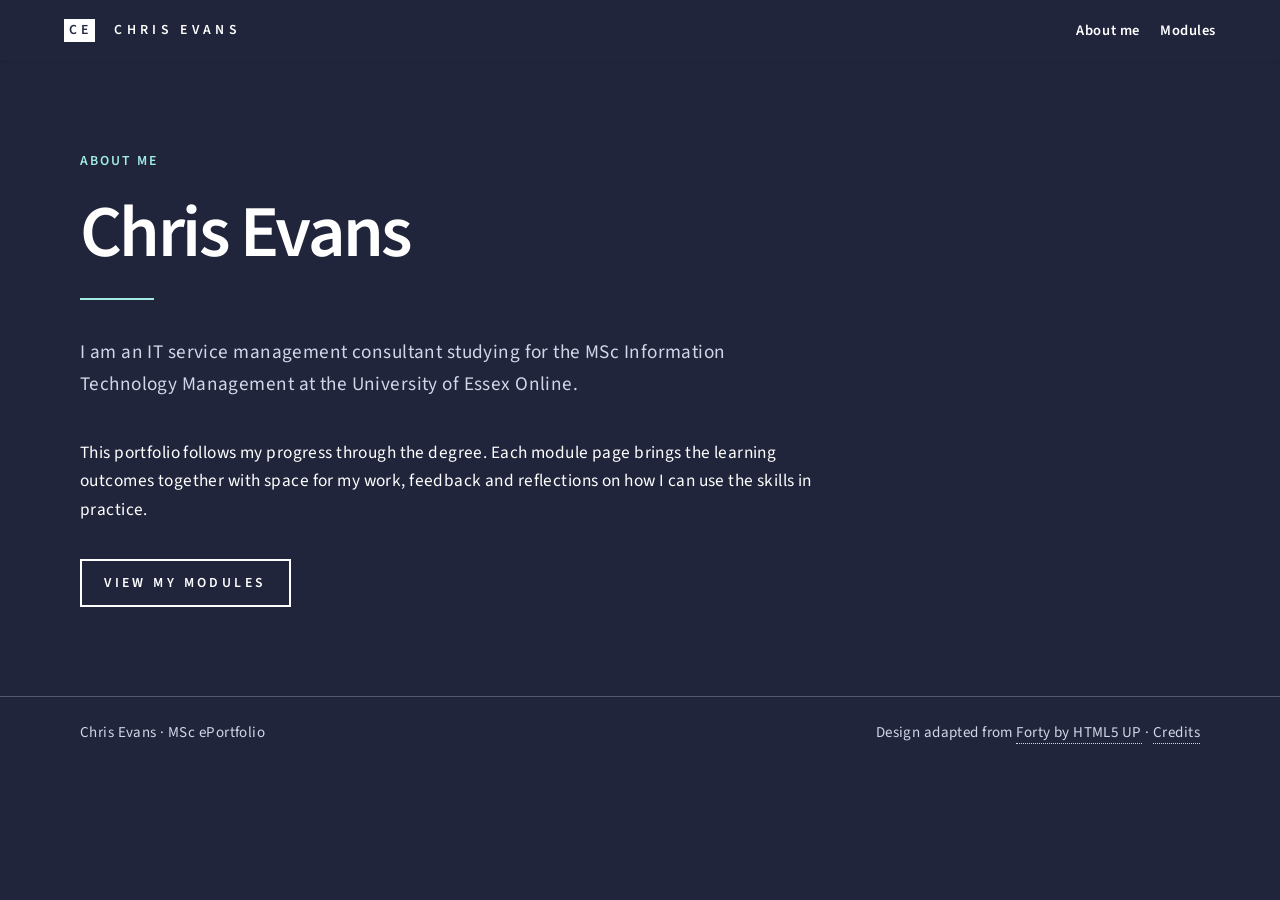
==== about.html @ 273f9280 "Add the Forty-based MSc portfolio, eight module pages and empty evidence sections" ====
<!doctype html>
<!-- Adapted from Forty by HTML5 UP, licensed under CC BY 3.0. -->
<html lang="en-GB">
<head>
  <meta charset="utf-8">
  <meta name="viewport" content="width=device-width,initial-scale=1">
  <title>About me | Chris Evans</title>
  <link rel="stylesheet" href="assets/css/main.css">
  <link rel="stylesheet" href="assets/css/portfolio.css">
</head>
<body>
<a class="skip-link" href="#content">Skip to content</a>
<div id="wrapper">
  <header id="header">
    <a class="logo" href="index.html"><strong>CE</strong> <span>Chris Evans</span></a>
    <nav aria-label="Portfolio navigation">
      <a href="about.html">About me</a>
      <a href="modules.html">Modules</a>
    </nav>
  </header>
  <main id="content" tabindex="-1">
    <div class="reading">
      <p class="folio-label">About me</p>
      <header class="major"><h1>Chris Evans</h1></header>
      <p class="lead">I am an IT service management consultant studying for the MSc Information Technology Management at the University of Essex Online.</p>
      <p>This portfolio follows my progress through the degree. Each module page brings the learning outcomes together with space for my work, feedback and reflections on how I can use the skills in practice.</p>
      <a class="button" href="modules.html">View my modules</a>
    </div>
  </main>
  <footer id="footer"><div class="footer-inner">
    <span>Chris Evans · MSc ePortfolio</span>
    <span>Design adapted from <a href="https://html5up.net/forty">Forty by HTML5 UP</a> · <a href="credits.html">Credits</a></span>
  </div></footer>
</div>
</body>
</html>
---- assets/css/main.css ----
@import url("https://fonts.googleapis.com/css?family=Source+Sans+Pro:300,300italic,600,600italic");

/*
	Forty by HTML5 UP
	html5up.net | @ajlkn
	Free for personal and commercial use under the CCA 3.0 license (html5up.net/license)
*/

html, body, div, span, applet, object,
iframe, h1, h2, h3, h4, h5, h6, p, blockquote,
pre, a, abbr, acronym, address, big, cite,
code, del, dfn, em, img, ins, kbd, q, s, samp,
small, strike, strong, sub, sup, tt, var, b,
u, i, center, dl, dt, dd, ol, ul, li, fieldset,
form, label, legend, table, caption, tbody,
tfoot, thead, tr, th, td, article, aside,
canvas, details, embed, figure, figcaption,
footer, header, hgroup, menu, nav, output, ruby,
section, summary, time, mark, audio, video {
	margin: 0;
	padding: 0;
	border: 0;
	font-size: 100%;
	font: inherit;
	vertical-align: baseline;}

article, aside, details, figcaption, figure,
footer, header, hgroup, menu, nav, section {
	display: block;}

body {
	line-height: 1;
}

ol, ul {
	list-style: none;
}

blockquote, q {
	quotes: none;
}

	blockquote:before, blockquote:after, q:before, q:after {
		content: '';
		content: none;
	}

table {
	border-collapse: collapse;
	border-spacing: 0;
}

body {
	-webkit-text-size-adjust: none;
}

mark {
	background-color: transparent;
	color: inherit;
}

input::-moz-focus-inner {
	border: 0;
	padding: 0;
}

input, select, textarea {
	-moz-appearance: none;
	-webkit-appearance: none;
	-ms-appearance: none;
	appearance: none;
}

/* Basic */

	@-ms-viewport {
		width: device-width;
	}

	body {
		-ms-overflow-style: scrollbar;
	}

	@media screen and (max-width: 480px) {

		html, body {
			min-width: 320px;
		}

	}

	html {
		box-sizing: border-box;
	}

	*, *:before, *:after {
		box-sizing: inherit;
	}

	body {
		background: #242943;
	}

		body.is-preload *, body.is-preload *:before, body.is-preload *:after {
			-moz-animation: none !important;
			-webkit-animation: none !important;
			-ms-animation: none !important;
			animation: none !important;
			-moz-transition: none !important;
			-webkit-transition: none !important;
			-ms-transition: none !important;
			transition: none !important;
		}

/* Type */

	body, input, select, textarea {
		color: #ffffff;
		font-family: "Source Sans Pro", Helvetica, sans-serif;
		font-size: 17pt;
		font-weight: 300;
		letter-spacing: 0.025em;
		line-height: 1.65;
	}

		@media screen and (max-width: 1680px) {

			body, input, select, textarea {
				font-size: 14pt;
			}

		}

		@media screen and (max-width: 1280px) {

			body, input, select, textarea {
				font-size: 12pt;
			}

		}

		@media screen and (max-width: 360px) {

			body, input, select, textarea {
				font-size: 11pt;
			}

		}

	a {
		-moz-transition: color 0.2s ease-in-out, border-bottom-color 0.2s ease-in-out;
		-webkit-transition: color 0.2s ease-in-out, border-bottom-color 0.2s ease-in-out;
		-ms-transition: color 0.2s ease-in-out, border-bottom-color 0.2s ease-in-out;
		transition: color 0.2s ease-in-out, border-bottom-color 0.2s ease-in-out;
		border-bottom: dotted 1px;
		color: inherit;
		text-decoration: none;
	}

		a:hover {
			border-bottom-color: transparent;
			color: #9bf1ff !important;
		}

		a:active {
			color: #53e3fb !important;
		}

	strong, b {
		color: #ffffff;
		font-weight: 600;
	}

	em, i {
		font-style: italic;
	}

	p {
		margin: 0 0 2em 0;
	}

	h1, h2, h3, h4, h5, h6 {
		color: #ffffff;
		font-weight: 600;
		line-height: 1.65;
		margin: 0 0 1em 0;
	}

		h1 a, h2 a, h3 a, h4 a, h5 a, h6 a {
			color: inherit;
			border-bottom: 0;
		}

	h1 {
		font-size: 2.5em;
	}

	h2 {
		font-size: 1.75em;
	}

	h3 {
		font-size: 1.35em;
	}

	h4 {
		font-size: 1.1em;
	}

	h5 {
		font-size: 0.9em;
	}

	h6 {
		font-size: 0.7em;
	}

	@media screen and (max-width: 736px) {

		h1 {
			font-size: 2em;
		}

		h2 {
			font-size: 1.5em;
		}

		h3 {
			font-size: 1.25em;
		}

	}

	sub {
		font-size: 0.8em;
		position: relative;
		top: 0.5em;
	}

	sup {
		font-size: 0.8em;
		position: relative;
		top: -0.5em;
	}

	blockquote {
		border-left: solid 4px rgba(212, 212, 255, 0.1);
		font-style: italic;
		margin: 0 0 2em 0;
		padding: 0.5em 0 0.5em 2em;
	}

	code {
		background: rgba(212, 212, 255, 0.035);
		font-family: "Courier New", monospace;
		font-size: 0.9em;
		margin: 0 0.25em;
		padding: 0.25em 0.65em;
	}

	pre {
		-webkit-overflow-scrolling: touch;
		font-family: "Courier New", monospace;
		font-size: 0.9em;
		margin: 0 0 2em 0;
	}

		pre code {
			display: block;
			line-height: 1.75;
			padding: 1em 1.5em;
			overflow-x: auto;
		}

	hr {
		border: 0;
		border-bottom: solid 1px rgba(212, 212, 255, 0.1);
		margin: 2em 0;
	}

		hr.major {
			margin: 3em 0;
		}

	.align-left {
		text-align: left;
	}

	.align-center {
		text-align: center;
	}

	.align-right {
		text-align: right;
	}

/* Row */

	.row {
		display: flex;
		flex-wrap: wrap;
		box-sizing: border-box;
		align-items: stretch;
	}

		.row > * {
			box-sizing: border-box;
		}

		.row.gtr-uniform > * > :last-child {
			margin-bottom: 0;
		}

		.row.aln-left {
			justify-content: flex-start;
		}

		.row.aln-center {
			justify-content: center;
		}

		.row.aln-right {
			justify-content: flex-end;
		}

		.row.aln-top {
			align-items: flex-start;
		}

		.row.aln-middle {
			align-items: center;
		}

		.row.aln-bottom {
			align-items: flex-end;
		}

		.row > .imp {
			order: -1;
		}

		.row > .col-1 {
			width: 8.33333%;
		}

		.row > .off-1 {
			margin-left: 8.33333%;
		}

		.row > .col-2 {
			width: 16.66667%;
		}

		.row > .off-2 {
			margin-left: 16.66667%;
		}

		.row > .col-3 {
			width: 25%;
		}

		.row > .off-3 {
			margin-left: 25%;
		}

		.row > .col-4 {
			width: 33.33333%;
		}

		.row > .off-4 {
			margin-left: 33.33333%;
		}

		.row > .col-5 {
			width: 41.66667%;
		}

		.row > .off-5 {
			margin-left: 41.66667%;
		}

		.row > .col-6 {
			width: 50%;
		}

		.row > .off-6 {
			margin-left: 50%;
		}

		.row > .col-7 {
			width: 58.33333%;
		}

		.row > .off-7 {
			margin-left: 58.33333%;
		}

		.row > .col-8 {
			width: 66.66667%;
		}

		.row > .off-8 {
			margin-left: 66.66667%;
		}

		.row > .col-9 {
			width: 75%;
		}

		.row > .off-9 {
			margin-left: 75%;
		}

		.row > .col-10 {
			width: 83.33333%;
		}

		.row > .off-10 {
			margin-left: 83.33333%;
		}

		.row > .col-11 {
			width: 91.66667%;
		}

		.row > .off-11 {
			margin-left: 91.66667%;
		}

		.row > .col-12 {
			width: 100%;
		}

		.row > .off-12 {
			margin-left: 100%;
		}

		.row.gtr-0 {
			margin-top: 0;
			margin-left: 0em;
		}

			.row.gtr-0 > * {
				padding: 0 0 0 0em;
			}

			.row.gtr-0.gtr-uniform {
				margin-top: 0em;
			}

				.row.gtr-0.gtr-uniform > * {
					padding-top: 0em;
				}

		.row.gtr-25 {
			margin-top: 0;
			margin-left: -0.5em;
		}

			.row.gtr-25 > * {
				padding: 0 0 0 0.5em;
			}

			.row.gtr-25.gtr-uniform {
				margin-top: -0.5em;
			}

				.row.gtr-25.gtr-uniform > * {
					padding-top: 0.5em;
				}

		.row.gtr-50 {
			margin-top: 0;
			margin-left: -1em;
		}

			.row.gtr-50 > * {
				padding: 0 0 0 1em;
			}

			.row.gtr-50.gtr-uniform {
				margin-top: -1em;
			}

				.row.gtr-50.gtr-uniform > * {
					padding-top: 1em;
				}

		.row {
			margin-top: 0;
			margin-left: -2em;
		}

			.row > * {
				padding: 0 0 0 2em;
			}

			.row.gtr-uniform {
				margin-top: -2em;
			}

				.row.gtr-uniform > * {
					padding-top: 2em;
				}

		.row.gtr-150 {
			margin-top: 0;
			margin-left: -3em;
		}

			.row.gtr-150 > * {
				padding: 0 0 0 3em;
			}

			.row.gtr-150.gtr-uniform {
				margin-top: -3em;
			}

				.row.gtr-150.gtr-uniform > * {
					padding-top: 3em;
				}

		.row.gtr-200 {
			margin-top: 0;
			margin-left: -4em;
		}

			.row.gtr-200 > * {
				padding: 0 0 0 4em;
			}

			.row.gtr-200.gtr-uniform {
				margin-top: -4em;
			}

				.row.gtr-200.gtr-uniform > * {
					padding-top: 4em;
				}

		@media screen and (max-width: 1680px) {

			.row {
				display: flex;
				flex-wrap: wrap;
				box-sizing: border-box;
				align-items: stretch;
			}

				.row > * {
					box-sizing: border-box;
				}

				.row.gtr-uniform > * > :last-child {
					margin-bottom: 0;
				}

				.row.aln-left {
					justify-content: flex-start;
				}

				.row.aln-center {
					justify-content: center;
				}

				.row.aln-right {
					justify-content: flex-end;
				}

				.row.aln-top {
					align-items: flex-start;
				}

				.row.aln-middle {
					align-items: center;
				}

				.row.aln-bottom {
					align-items: flex-end;
				}

				.row > .imp-xlarge {
					order: -1;
				}

				.row > .col-1-xlarge {
					width: 8.33333%;
				}

				.row > .off-1-xlarge {
					margin-left: 8.33333%;
				}

				.row > .col-2-xlarge {
					width: 16.66667%;
				}

				.row > .off-2-xlarge {
					margin-left: 16.66667%;
				}

				.row > .col-3-xlarge {
					width: 25%;
				}

				.row > .off-3-xlarge {
					margin-left: 25%;
				}

				.row > .col-4-xlarge {
					width: 33.33333%;
				}

				.row > .off-4-xlarge {
					margin-left: 33.33333%;
				}

				.row > .col-5-xlarge {
					width: 41.66667%;
				}

				.row > .off-5-xlarge {
					margin-left: 41.66667%;
				}

				.row > .col-6-xlarge {
					width: 50%;
				}

				.row > .off-6-xlarge {
					margin-left: 50%;
				}

				.row > .col-7-xlarge {
					width: 58.33333%;
				}

				.row > .off-7-xlarge {
					margin-left: 58.33333%;
				}

				.row > .col-8-xlarge {
					width: 66.66667%;
				}

				.row > .off-8-xlarge {
					margin-left: 66.66667%;
				}

				.row > .col-9-xlarge {
					width: 75%;
				}

				.row > .off-9-xlarge {
					margin-left: 75%;
				}

				.row > .col-10-xlarge {
					width: 83.33333%;
				}

				.row > .off-10-xlarge {
					margin-left: 83.33333%;
				}

				.row > .col-11-xlarge {
					width: 91.66667%;
				}

				.row > .off-11-xlarge {
					margin-left: 91.66667%;
				}

				.row > .col-12-xlarge {
					width: 100%;
				}

				.row > .off-12-xlarge {
					margin-left: 100%;
				}

				.row.gtr-0 {
					margin-top: 0;
					margin-left: 0em;
				}

					.row.gtr-0 > * {
						padding: 0 0 0 0em;
					}

					.row.gtr-0.gtr-uniform {
						margin-top: 0em;
					}

						.row.gtr-0.gtr-uniform > * {
							padding-top: 0em;
						}

				.row.gtr-25 {
					margin-top: 0;
					margin-left: -0.5em;
				}

					.row.gtr-25 > * {
						padding: 0 0 0 0.5em;
					}

					.row.gtr-25.gtr-uniform {
						margin-top: -0.5em;
					}

						.row.gtr-25.gtr-uniform > * {
							padding-top: 0.5em;
						}

				.row.gtr-50 {
					margin-top: 0;
					margin-left: -1em;
				}

					.row.gtr-50 > * {
						padding: 0 0 0 1em;
					}

					.row.gtr-50.gtr-uniform {
						margin-top: -1em;
					}

						.row.gtr-50.gtr-uniform > * {
							padding-top: 1em;
						}

				.row {
					margin-top: 0;
					margin-left: -2em;
				}

					.row > * {
						padding: 0 0 0 2em;
					}

					.row.gtr-uniform {
						margin-top: -2em;
					}

						.row.gtr-uniform > * {
							padding-top: 2em;
						}

				.row.gtr-150 {
					margin-top: 0;
					margin-left: -3em;
				}

					.row.gtr-150 > * {
						padding: 0 0 0 3em;
					}

					.row.gtr-150.gtr-uniform {
						margin-top: -3em;
					}

						.row.gtr-150.gtr-uniform > * {
							padding-top: 3em;
						}

				.row.gtr-200 {
					margin-top: 0;
					margin-left: -4em;
				}

					.row.gtr-200 > * {
						padding: 0 0 0 4em;
					}

					.row.gtr-200.gtr-uniform {
						margin-top: -4em;
					}

						.row.gtr-200.gtr-uniform > * {
							padding-top: 4em;
						}

		}

		@media screen and (max-width: 1280px) {

			.row {
				display: flex;
				flex-wrap: wrap;
				box-sizing: border-box;
				align-items: stretch;
			}

				.row > * {
					box-sizing: border-box;
				}

				.row.gtr-uniform > * > :last-child {
					margin-bottom: 0;
				}

				.row.aln-left {
					justify-content: flex-start;
				}

				.row.aln-center {
					justify-content: center;
				}

				.row.aln-right {
					justify-content: flex-end;
				}

				.row.aln-top {
					align-items: flex-start;
				}

				.row.aln-middle {
					align-items: center;
				}

				.row.aln-bottom {
					align-items: flex-end;
				}

				.row > .imp-large {
					order: -1;
				}

				.row > .col-1-large {
					width: 8.33333%;
				}

				.row > .off-1-large {
					margin-left: 8.33333%;
				}

				.row > .col-2-large {
					width: 16.66667%;
				}

				.row > .off-2-large {
					margin-left: 16.66667%;
				}

				.row > .col-3-large {
					width: 25%;
				}

				.row > .off-3-large {
					margin-left: 25%;
				}

				.row > .col-4-large {
					width: 33.33333%;
				}

				.row > .off-4-large {
					margin-left: 33.33333%;
				}

				.row > .col-5-large {
					width: 41.66667%;
				}

				.row > .off-5-large {
					margin-left: 41.66667%;
				}

				.row > .col-6-large {
					width: 50%;
				}

				.row > .off-6-large {
					margin-left: 50%;
				}

				.row > .col-7-large {
					width: 58.33333%;
				}

				.row > .off-7-large {
					margin-left: 58.33333%;
				}

				.row > .col-8-large {
					width: 66.66667%;
				}

				.row > .off-8-large {
					margin-left: 66.66667%;
				}

				.row > .col-9-large {
					width: 75%;
				}

				.row > .off-9-large {
					margin-left: 75%;
				}

				.row > .col-10-large {
					width: 83.33333%;
				}

				.row > .off-10-large {
					margin-left: 83.33333%;
				}

				.row > .col-11-large {
					width: 91.66667%;
				}

				.row > .off-11-large {
					margin-left: 91.66667%;
				}

				.row > .col-12-large {
					width: 100%;
				}

				.row > .off-12-large {
					margin-left: 100%;
				}

				.row.gtr-0 {
					margin-top: 0;
					margin-left: 0em;
				}

					.row.gtr-0 > * {
						padding: 0 0 0 0em;
					}

					.row.gtr-0.gtr-uniform {
						margin-top: 0em;
					}

						.row.gtr-0.gtr-uniform > * {
							padding-top: 0em;
						}

				.row.gtr-25 {
					margin-top: 0;
					margin-left: -0.375em;
				}

					.row.gtr-25 > * {
						padding: 0 0 0 0.375em;
					}

					.row.gtr-25.gtr-uniform {
						margin-top: -0.375em;
					}

						.row.gtr-25.gtr-uniform > * {
							padding-top: 0.375em;
						}

				.row.gtr-50 {
					margin-top: 0;
					margin-left: -0.75em;
				}

					.row.gtr-50 > * {
						padding: 0 0 0 0.75em;
					}

					.row.gtr-50.gtr-uniform {
						margin-top: -0.75em;
					}

						.row.gtr-50.gtr-uniform > * {
							padding-top: 0.75em;
						}

				.row {
					margin-top: 0;
					margin-left: -1.5em;
				}

					.row > * {
						padding: 0 0 0 1.5em;
					}

					.row.gtr-uniform {
						margin-top: -1.5em;
					}

						.row.gtr-uniform > * {
							padding-top: 1.5em;
						}

				.row.gtr-150 {
					margin-top: 0;
					margin-left: -2.25em;
				}

					.row.gtr-150 > * {
						padding: 0 0 0 2.25em;
					}

					.row.gtr-150.gtr-uniform {
						margin-top: -2.25em;
					}

						.row.gtr-150.gtr-uniform > * {
							padding-top: 2.25em;
						}

				.row.gtr-200 {
					margin-top: 0;
					margin-left: -3em;
				}

					.row.gtr-200 > * {
						padding: 0 0 0 3em;
					}

					.row.gtr-200.gtr-uniform {
						margin-top: -3em;
					}

						.row.gtr-200.gtr-uniform > * {
							padding-top: 3em;
						}

		}

		@media screen and (max-width: 980px) {

			.row {
				display: flex;
				flex-wrap: wrap;
				box-sizing: border-box;
				align-items: stretch;
			}

				.row > * {
					box-sizing: border-box;
				}

				.row.gtr-uniform > * > :last-child {
					margin-bottom: 0;
				}

				.row.aln-left {
					justify-content: flex-start;
				}

				.row.aln-center {
					justify-content: center;
				}

				.row.aln-right {
					justify-content: flex-end;
				}

				.row.aln-top {
					align-items: flex-start;
				}

				.row.aln-middle {
					align-items: center;
				}

				.row.aln-bottom {
					align-items: flex-end;
				}

				.row > .imp-medium {
					order: -1;
				}

				.row > .col-1-medium {
					width: 8.33333%;
				}

				.row > .off-1-medium {
					margin-left: 8.33333%;
				}

				.row > .col-2-medium {
					width: 16.66667%;
				}

				.row > .off-2-medium {
					margin-left: 16.66667%;
				}

				.row > .col-3-medium {
					width: 25%;
				}

				.row > .off-3-medium {
					margin-left: 25%;
				}

				.row > .col-4-medium {
					width: 33.33333%;
				}

				.row > .off-4-medium {
					margin-left: 33.33333%;
				}

				.row > .col-5-medium {
					width: 41.66667%;
				}

				.row > .off-5-medium {
					margin-left: 41.66667%;
				}

				.row > .col-6-medium {
					width: 50%;
				}

				.row > .off-6-medium {
					margin-left: 50%;
				}

				.row > .col-7-medium {
					width: 58.33333%;
				}

				.row > .off-7-medium {
					margin-left: 58.33333%;
				}

				.row > .col-8-medium {
					width: 66.66667%;
				}

				.row > .off-8-medium {
					margin-left: 66.66667%;
				}

				.row > .col-9-medium {
					width: 75%;
				}

				.row > .off-9-medium {
					margin-left: 75%;
				}

				.row > .col-10-medium {
					width: 83.33333%;
				}

				.row > .off-10-medium {
					margin-left: 83.33333%;
				}

				.row > .col-11-medium {
					width: 91.66667%;
				}

				.row > .off-11-medium {
					margin-left: 91.66667%;
				}

				.row > .col-12-medium {
					width: 100%;
				}

				.row > .off-12-medium {
					margin-left: 100%;
				}

				.row.gtr-0 {
					margin-top: 0;
					margin-left: 0em;
				}

					.row.gtr-0 > * {
						padding: 0 0 0 0em;
					}

					.row.gtr-0.gtr-uniform {
						margin-top: 0em;
					}

						.row.gtr-0.gtr-uniform > * {
							padding-top: 0em;
						}

				.row.gtr-25 {
					margin-top: 0;
					margin-left: -0.375em;
				}

					.row.gtr-25 > * {
						padding: 0 0 0 0.375em;
					}

					.row.gtr-25.gtr-uniform {
						margin-top: -0.375em;
					}

						.row.gtr-25.gtr-uniform > * {
							padding-top: 0.375em;
						}

				.row.gtr-50 {
					margin-top: 0;
					margin-left: -0.75em;
				}

					.row.gtr-50 > * {
						padding: 0 0 0 0.75em;
					}

					.row.gtr-50.gtr-uniform {
						margin-top: -0.75em;
					}

						.row.gtr-50.gtr-uniform > * {
							padding-top: 0.75em;
						}

				.row {
					margin-top: 0;
					margin-left: -1.5em;
				}

					.row > * {
						padding: 0 0 0 1.5em;
					}

					.row.gtr-uniform {
						margin-top: -1.5em;
					}

						.row.gtr-uniform > * {
							padding-top: 1.5em;
						}

				.row.gtr-150 {
					margin-top: 0;
					margin-left: -2.25em;
				}

					.row.gtr-150 > * {
						padding: 0 0 0 2.25em;
					}

					.row.gtr-150.gtr-uniform {
						margin-top: -2.25em;
					}

						.row.gtr-150.gtr-uniform > * {
							padding-top: 2.25em;
						}

				.row.gtr-200 {
					margin-top: 0;
					margin-left: -3em;
				}

					.row.gtr-200 > * {
						padding: 0 0 0 3em;
					}

					.row.gtr-200.gtr-uniform {
						margin-top: -3em;
					}

						.row.gtr-200.gtr-uniform > * {
							padding-top: 3em;
						}

		}

		@media screen and (max-width: 736px) {

			.row {
				display: flex;
				flex-wrap: wrap;
				box-sizing: border-box;
				align-items: stretch;
			}

				.row > * {
					box-sizing: border-box;
				}

				.row.gtr-uniform > * > :last-child {
					margin-bottom: 0;
				}

				.row.aln-left {
					justify-content: flex-start;
				}

				.row.aln-center {
					justify-content: center;
				}

				.row.aln-right {
					justify-content: flex-end;
				}

				.row.aln-top {
					align-items: flex-start;
				}

				.row.aln-middle {
					align-items: center;
				}

				.row.aln-bottom {
					align-items: flex-end;
				}

				.row > .imp-small {
					order: -1;
				}

				.row > .col-1-small {
					width: 8.33333%;
				}

				.row > .off-1-small {
					margin-left: 8.33333%;
				}

				.row > .col-2-small {
					width: 16.66667%;
				}

				.row > .off-2-small {
					margin-left: 16.66667%;
				}

				.row > .col-3-small {
					width: 25%;
				}

				.row > .off-3-small {
					margin-left: 25%;
				}

				.row > .col-4-small {
					width: 33.33333%;
				}

				.row > .off-4-small {
					margin-left: 33.33333%;
				}

				.row > .col-5-small {
					width: 41.66667%;
				}

				.row > .off-5-small {
					margin-left: 41.66667%;
				}

				.row > .col-6-small {
					width: 50%;
				}

				.row > .off-6-small {
					margin-left: 50%;
				}

				.row > .col-7-small {
					width: 58.33333%;
				}

				.row > .off-7-small {
					margin-left: 58.33333%;
				}

				.row > .col-8-small {
					width: 66.66667%;
				}

				.row > .off-8-small {
					margin-left: 66.66667%;
				}

				.row > .col-9-small {
					width: 75%;
				}

				.row > .off-9-small {
					margin-left: 75%;
				}

				.row > .col-10-small {
					width: 83.33333%;
				}

				.row > .off-10-small {
					margin-left: 83.33333%;
				}

				.row > .col-11-small {
					width: 91.66667%;
				}

				.row > .off-11-small {
					margin-left: 91.66667%;
				}

				.row > .col-12-small {
					width: 100%;
				}

				.row > .off-12-small {
					margin-left: 100%;
				}

				.row.gtr-0 {
					margin-top: 0;
					margin-left: 0em;
				}

					.row.gtr-0 > * {
						padding: 0 0 0 0em;
					}

					.row.gtr-0.gtr-uniform {
						margin-top: 0em;
					}

						.row.gtr-0.gtr-uniform > * {
							padding-top: 0em;
						}

				.row.gtr-25 {
					margin-top: 0;
					margin-left: -0.3125em;
				}

					.row.gtr-25 > * {
						padding: 0 0 0 0.3125em;
					}

					.row.gtr-25.gtr-uniform {
						margin-top: -0.3125em;
					}

						.row.gtr-25.gtr-uniform > * {
							padding-top: 0.3125em;
						}

				.row.gtr-50 {
					margin-top: 0;
					margin-left: -0.625em;
				}

					.row.gtr-50 > * {
						padding: 0 0 0 0.625em;
					}

					.row.gtr-50.gtr-uniform {
						margin-top: -0.625em;
					}

						.row.gtr-50.gtr-uniform > * {
							padding-top: 0.625em;
						}

				.row {
					margin-top: 0;
					margin-left: -1.25em;
				}

					.row > * {
						padding: 0 0 0 1.25em;
					}

					.row.gtr-uniform {
						margin-top: -1.25em;
					}

						.row.gtr-uniform > * {
							padding-top: 1.25em;
						}

				.row.gtr-150 {
					margin-top: 0;
					margin-left: -1.875em;
				}

					.row.gtr-150 > * {
						padding: 0 0 0 1.875em;
					}

					.row.gtr-150.gtr-uniform {
						margin-top: -1.875em;
					}

						.row.gtr-150.gtr-uniform > * {
							padding-top: 1.875em;
						}

				.row.gtr-200 {
					margin-top: 0;
					margin-left: -2.5em;
				}

					.row.gtr-200 > * {
						padding: 0 0 0 2.5em;
					}

					.row.gtr-200.gtr-uniform {
						margin-top: -2.5em;
					}

						.row.gtr-200.gtr-uniform > * {
							padding-top: 2.5em;
						}

		}

		@media screen and (max-width: 480px) {

			.row {
				display: flex;
				flex-wrap: wrap;
				box-sizing: border-box;
				align-items: stretch;
			}

				.row > * {
					box-sizing: border-box;
				}

				.row.gtr-uniform > * > :last-child {
					margin-bottom: 0;
				}

				.row.aln-left {
					justify-content: flex-start;
				}

				.row.aln-center {
					justify-content: center;
				}

				.row.aln-right {
					justify-content: flex-end;
				}

				.row.aln-top {
					align-items: flex-start;
				}

				.row.aln-middle {
					align-items: center;
				}

				.row.aln-bottom {
					align-items: flex-end;
				}

				.row > .imp-xsmall {
					order: -1;
				}

				.row > .col-1-xsmall {
					width: 8.33333%;
				}

				.row > .off-1-xsmall {
					margin-left: 8.33333%;
				}

				.row > .col-2-xsmall {
					width: 16.66667%;
				}

				.row > .off-2-xsmall {
					margin-left: 16.66667%;
				}

				.row > .col-3-xsmall {
					width: 25%;
				}

				.row > .off-3-xsmall {
					margin-left: 25%;
				}

				.row > .col-4-xsmall {
					width: 33.33333%;
				}

				.row > .off-4-xsmall {
					margin-left: 33.33333%;
				}

				.row > .col-5-xsmall {
					width: 41.66667%;
				}

				.row > .off-5-xsmall {
					margin-left: 41.66667%;
				}

				.row > .col-6-xsmall {
					width: 50%;
				}

				.row > .off-6-xsmall {
					margin-left: 50%;
				}

				.row > .col-7-xsmall {
					width: 58.33333%;
				}

				.row > .off-7-xsmall {
					margin-left: 58.33333%;
				}

				.row > .col-8-xsmall {
					width: 66.66667%;
				}

				.row > .off-8-xsmall {
					margin-left: 66.66667%;
				}

				.row > .col-9-xsmall {
					width: 75%;
				}

				.row > .off-9-xsmall {
					margin-left: 75%;
				}

				.row > .col-10-xsmall {
					width: 83.33333%;
				}

				.row > .off-10-xsmall {
					margin-left: 83.33333%;
				}

				.row > .col-11-xsmall {
					width: 91.66667%;
				}

				.row > .off-11-xsmall {
					margin-left: 91.66667%;
				}

				.row > .col-12-xsmall {
					width: 100%;
				}

				.row > .off-12-xsmall {
					margin-left: 100%;
				}

				.row.gtr-0 {
					margin-top: 0;
					margin-left: 0em;
				}

					.row.gtr-0 > * {
						padding: 0 0 0 0em;
					}

					.row.gtr-0.gtr-uniform {
						margin-top: 0em;
					}

						.row.gtr-0.gtr-uniform > * {
							padding-top: 0em;
						}

				.row.gtr-25 {
					margin-top: 0;
					margin-left: -0.3125em;
				}

					.row.gtr-25 > * {
						padding: 0 0 0 0.3125em;
					}

					.row.gtr-25.gtr-uniform {
						margin-top: -0.3125em;
					}

						.row.gtr-25.gtr-uniform > * {
							padding-top: 0.3125em;
						}

				.row.gtr-50 {
					margin-top: 0;
					margin-left: -0.625em;
				}

					.row.gtr-50 > * {
						padding: 0 0 0 0.625em;
					}

					.row.gtr-50.gtr-uniform {
						margin-top: -0.625em;
					}

						.row.gtr-50.gtr-uniform > * {
							padding-top: 0.625em;
						}

				.row {
					margin-top: 0;
					margin-left: -1.25em;
				}

					.row > * {
						padding: 0 0 0 1.25em;
					}

					.row.gtr-uniform {
						margin-top: -1.25em;
					}

						.row.gtr-uniform > * {
							padding-top: 1.25em;
						}

				.row.gtr-150 {
					margin-top: 0;
					margin-left: -1.875em;
				}

					.row.gtr-150 > * {
						padding: 0 0 0 1.875em;
					}

					.row.gtr-150.gtr-uniform {
						margin-top: -1.875em;
					}

						.row.gtr-150.gtr-uniform > * {
							padding-top: 1.875em;
						}

				.row.gtr-200 {
					margin-top: 0;
					margin-left: -2.5em;
				}

					.row.gtr-200 > * {
						padding: 0 0 0 2.5em;
					}

					.row.gtr-200.gtr-uniform {
						margin-top: -2.5em;
					}

						.row.gtr-200.gtr-uniform > * {
							padding-top: 2.5em;
						}

		}

/* Section/Article */

	section.special, article.special {
		text-align: center;
	}

	header.major {
		width: -moz-max-content;
		width: -webkit-max-content;
		width: -ms-max-content;
		width: max-content;
		margin-bottom: 2em;
	}

		header.major > :first-child {
			margin-bottom: 0;
			width: calc(100% + 0.5em);
		}

			header.major > :first-child:after {
				content: '';
				background-color: #ffffff;
				display: block;
				height: 2px;
				margin: 0.325em 0 0.5em 0;
				width: 100%;
			}

		header.major > p {
			font-size: 0.7em;
			font-weight: 600;
			letter-spacing: 0.25em;
			margin-bottom: 0;
			text-transform: uppercase;
		}

		body.is-ie header.major > :first-child:after {
			max-width: 9em;
		}

		body.is-ie header.major > h1:after {
			max-width: 100% !important;
		}

	@media screen and (max-width: 736px) {

		header.major > p br {
			display: none;
		}

	}

/* Form */

	form {
		margin: 0 0 2em 0;
	}

		form > :last-child {
			margin-bottom: 0;
		}

		form > .fields {
			display: -moz-flex;
			display: -webkit-flex;
			display: -ms-flex;
			display: flex;
			-moz-flex-wrap: wrap;
			-webkit-flex-wrap: wrap;
			-ms-flex-wrap: wrap;
			flex-wrap: wrap;
			width: calc(100% + 3em);
			margin: -1.5em 0 2em -1.5em;
		}

			form > .fields > .field {
				-moz-flex-grow: 0;
				-webkit-flex-grow: 0;
				-ms-flex-grow: 0;
				flex-grow: 0;
				-moz-flex-shrink: 0;
				-webkit-flex-shrink: 0;
				-ms-flex-shrink: 0;
				flex-shrink: 0;
				padding: 1.5em 0 0 1.5em;
				width: calc(100% - 1.5em);
			}

				form > .fields > .field.half {
					width: calc(50% - 0.75em);
				}

				form > .fields > .field.third {
					width: calc(100%/3 - 0.5em);
				}

				form > .fields > .field.quarter {
					width: calc(25% - 0.375em);
				}

		@media screen and (max-width: 480px) {

			form > .fields {
				width: calc(100% + 3em);
				margin: -1.5em 0 2em -1.5em;
			}

				form > .fields > .field {
					padding: 1.5em 0 0 1.5em;
					width: calc(100% - 1.5em);
				}

					form > .fields > .field.half {
						width: calc(100% - 1.5em);
					}

					form > .fields > .field.third {
						width: calc(100% - 1.5em);
					}

					form > .fields > .field.quarter {
						width: calc(100% - 1.5em);
					}

		}

	label {
		color: #ffffff;
		display: block;
		font-size: 0.8em;
		font-weight: 600;
		letter-spacing: 0.25em;
		margin: 0 0 1em 0;
		text-transform: uppercase;
	}

	input[type="text"],
	input[type="password"],
	input[type="email"],
	input[type="tel"],
	input[type="search"],
	input[type="url"],
	select,
	textarea {
		-moz-appearance: none;
		-webkit-appearance: none;
		-ms-appearance: none;
		appearance: none;
		background: rgba(212, 212, 255, 0.035);
		border: none;
		border-radius: 0;
		color: inherit;
		display: block;
		outline: 0;
		padding: 0 1em;
		text-decoration: none;
		width: 100%;
	}

		input[type="text"]:invalid,
		input[type="password"]:invalid,
		input[type="email"]:invalid,
		input[type="tel"]:invalid,
		input[type="search"]:invalid,
		input[type="url"]:invalid,
		select:invalid,
		textarea:invalid {
			box-shadow: none;
		}

		input[type="text"]:focus,
		input[type="password"]:focus,
		input[type="email"]:focus,
		input[type="tel"]:focus,
		input[type="search"]:focus,
		input[type="url"]:focus,
		select:focus,
		textarea:focus {
			border-color: #9bf1ff;
			box-shadow: 0 0 0 2px #9bf1ff;
		}

	select {
		background-image: url("data:image/svg+xml;charset=utf8,%3Csvg xmlns='http://www.w3.org/2000/svg' width='40' height='40' preserveAspectRatio='none' viewBox='0 0 40 40'%3E%3Cpath d='M9.4,12.3l10.4,10.4l10.4-10.4c0.2-0.2,0.5-0.4,0.9-0.4c0.3,0,0.6,0.1,0.9,0.4l3.3,3.3c0.2,0.2,0.4,0.5,0.4,0.9 c0,0.4-0.1,0.6-0.4,0.9L20.7,31.9c-0.2,0.2-0.5,0.4-0.9,0.4c-0.3,0-0.6-0.1-0.9-0.4L4.3,17.3c-0.2-0.2-0.4-0.5-0.4-0.9 c0-0.4,0.1-0.6,0.4-0.9l3.3-3.3c0.2-0.2,0.5-0.4,0.9-0.4S9.1,12.1,9.4,12.3z' fill='rgba(212, 212, 255, 0.1)' /%3E%3C/svg%3E");
		background-size: 1.25rem;
		background-repeat: no-repeat;
		background-position: calc(100% - 1rem) center;
		height: 2.75em;
		padding-right: 2.75em;
		text-overflow: ellipsis;
	}

		select option {
			color: #ffffff;
			background: #242943;
		}

		select:focus::-ms-value {
			background-color: transparent;
		}

		select::-ms-expand {
			display: none;
		}

	input[type="text"],
	input[type="password"],
	input[type="email"],
	input[type="tel"],
	input[type="search"],
	input[type="url"],
	select {
		height: 2.75em;
	}

	textarea {
		padding: 0.75em 1em;
	}

	input[type="checkbox"],
	input[type="radio"] {
		-moz-appearance: none;
		-webkit-appearance: none;
		-ms-appearance: none;
		appearance: none;
		display: block;
		float: left;
		margin-right: -2em;
		opacity: 0;
		width: 1em;
		z-index: -1;
	}

		input[type="checkbox"] + label,
		input[type="radio"] + label {
			text-decoration: none;
			color: #ffffff;
			cursor: pointer;
			display: inline-block;
			font-weight: 300;
			padding-left: 2.65em;
			padding-right: 0.75em;
			position: relative;
		}

			input[type="checkbox"] + label:before,
			input[type="radio"] + label:before {
				-moz-osx-font-smoothing: grayscale;
				-webkit-font-smoothing: antialiased;
				display: inline-block;
				font-style: normal;
				font-variant: normal;
				text-rendering: auto;
				line-height: 1;
				text-transform: none !important;
				font-family: 'Font Awesome 5 Free';
				font-weight: 900;
			}

			input[type="checkbox"] + label:before,
			input[type="radio"] + label:before {
				background: rgba(212, 212, 255, 0.035);
				content: '';
				display: inline-block;
				font-size: 0.8em;
				height: 2.0625em;
				left: 0;
				letter-spacing: 0;
				line-height: 2.0625em;
				position: absolute;
				text-align: center;
				top: 0;
				width: 2.0625em;
			}

		input[type="checkbox"]:checked + label:before,
		input[type="radio"]:checked + label:before {
			background: #ffffff;
			border-color: #9bf1ff;
			content: '\f00c';
			color: #242943;
		}

		input[type="checkbox"]:focus + label:before,
		input[type="radio"]:focus + label:before {
			box-shadow: 0 0 0 2px #9bf1ff;
		}

	input[type="radio"] + label:before {
		border-radius: 100%;
	}

	::-webkit-input-placeholder {
		color: rgba(244, 244, 255, 0.2) !important;
		opacity: 1.0;
	}

	:-moz-placeholder {
		color: rgba(244, 244, 255, 0.2) !important;
		opacity: 1.0;
	}

	::-moz-placeholder {
		color: rgba(244, 244, 255, 0.2) !important;
		opacity: 1.0;
	}

	:-ms-input-placeholder {
		color: rgba(244, 244, 255, 0.2) !important;
		opacity: 1.0;
	}

/* Box */

	.box {
		border: solid 1px rgba(212, 212, 255, 0.1);
		margin-bottom: 2em;
		padding: 1.5em;
	}

		.box > :last-child,
		.box > :last-child > :last-child,
		.box > :last-child > :last-child > :last-child {
			margin-bottom: 0;
		}

		.box.alt {
			border: 0;
			border-radius: 0;
			padding: 0;
		}

/* Icon */

	.icon {
		text-decoration: none;
		border-bottom: none;
		position: relative;
	}

		.icon:before {
			-moz-osx-font-smoothing: grayscale;
			-webkit-font-smoothing: antialiased;
			display: inline-block;
			font-style: normal;
			font-variant: normal;
			text-rendering: auto;
			line-height: 1;
			text-transform: none !important;
			font-family: 'Font Awesome 5 Free';
			font-weight: 400;
		}

		.icon > .label {
			display: none;
		}

		.icon:before {
			line-height: inherit;
		}

		.icon.solid:before {
			font-weight: 900;
		}

		.icon.brands:before {
			font-family: 'Font Awesome 5 Brands';
		}

		.icon.alt:before {
			background-color: #ffffff;
			border-radius: 100%;
			color: #242943;
			display: inline-block;
			height: 2em;
			line-height: 2em;
			text-align: center;
			width: 2em;
		}

	a.icon.alt:before {
		-moz-transition: background-color 0.2s ease-in-out;
		-webkit-transition: background-color 0.2s ease-in-out;
		-ms-transition: background-color 0.2s ease-in-out;
		transition: background-color 0.2s ease-in-out;
	}

	a.icon.alt:hover:before {
		background-color: #6fc3df;
	}

	a.icon.alt:active:before {
		background-color: #37a6cb;
	}

/* Image */

	.image {
		border: 0;
		display: inline-block;
		position: relative;
	}

		.image img {
			display: block;
		}

		.image.left, .image.right {
			max-width: 30%;
		}

			.image.left img, .image.right img {
				width: 100%;
			}

		.image.left {
			float: left;
			margin: 0 1.5em 1.25em 0;
			top: 0.25em;
		}

		.image.right {
			float: right;
			margin: 0 0 1.25em 1.5em;
			top: 0.25em;
		}

		.image.fit {
			display: block;
			margin: 0 0 2em 0;
			width: 100%;
		}

			.image.fit img {
				width: 100%;
			}

		.image.main {
			display: block;
			margin: 2.5em 0;
			width: 100%;
		}

			.image.main img {
				width: 100%;
			}

			@media screen and (max-width: 736px) {

				.image.main {
					margin: 1.5em 0;
				}

			}

/* List */

	ol {
		list-style: decimal;
		margin: 0 0 2em 0;
		padding-left: 1.25em;
	}

		ol li {
			padding-left: 0.25em;
		}

	ul {
		list-style: disc;
		margin: 0 0 2em 0;
		padding-left: 1em;
	}

		ul li {
			padding-left: 0.5em;
		}

		ul.alt {
			list-style: none;
			padding-left: 0;
		}

			ul.alt li {
				border-top: solid 1px rgba(212, 212, 255, 0.1);
				padding: 0.5em 0;
			}

				ul.alt li:first-child {
					border-top: 0;
					padding-top: 0;
				}

	dl {
		margin: 0 0 2em 0;
	}

		dl dt {
			display: block;
			font-weight: 600;
			margin: 0 0 1em 0;
		}

		dl dd {
			margin-left: 2em;
		}

/* Actions */

	ul.actions {
		display: -moz-flex;
		display: -webkit-flex;
		display: -ms-flex;
		display: flex;
		cursor: default;
		list-style: none;
		margin-left: -1em;
		padding-left: 0;
	}

		ul.actions li {
			padding: 0 0 0 1em;
			vertical-align: middle;
		}

		ul.actions.special {
			-moz-justify-content: center;
			-webkit-justify-content: center;
			-ms-justify-content: center;
			justify-content: center;
			width: 100%;
			margin-left: 0;
		}

			ul.actions.special li:first-child {
				padding-left: 0;
			}

		ul.actions.stacked {
			-moz-flex-direction: column;
			-webkit-flex-direction: column;
			-ms-flex-direction: column;
			flex-direction: column;
			margin-left: 0;
		}

			ul.actions.stacked li {
				padding: 1.3em 0 0 0;
			}

				ul.actions.stacked li:first-child {
					padding-top: 0;
				}

		ul.actions.fit {
			width: calc(100% + 1em);
		}

			ul.actions.fit li {
				-moz-flex-grow: 1;
				-webkit-flex-grow: 1;
				-ms-flex-grow: 1;
				flex-grow: 1;
				-moz-flex-shrink: 1;
				-webkit-flex-shrink: 1;
				-ms-flex-shrink: 1;
				flex-shrink: 1;
				width: 100%;
			}

				ul.actions.fit li > * {
					width: 100%;
				}

			ul.actions.fit.stacked {
				width: 100%;
			}

/* Icons */

	ul.icons {
		cursor: default;
		list-style: none;
		padding-left: 0;
	}

		ul.icons li {
			display: inline-block;
			padding: 0 1em 0 0;
		}

			ul.icons li:last-child {
				padding-right: 0;
			}

		@media screen and (max-width: 736px) {

			ul.icons li {
				padding: 0 0.75em 0 0;
			}

		}

/* Pagination */

	ul.pagination {
		cursor: default;
		list-style: none;
		padding-left: 0;
	}

		ul.pagination li {
			display: inline-block;
			padding-left: 0;
			vertical-align: middle;
		}

			ul.pagination li > .page {
				-moz-transition: background-color 0.2s ease-in-out, color 0.2s ease-in-out;
				-webkit-transition: background-color 0.2s ease-in-out, color 0.2s ease-in-out;
				-ms-transition: background-color 0.2s ease-in-out, color 0.2s ease-in-out;
				transition: background-color 0.2s ease-in-out, color 0.2s ease-in-out;
				border-bottom: 0;
				display: inline-block;
				font-size: 0.8em;
				font-weight: 600;
				height: 1.5em;
				line-height: 1.5em;
				margin: 0 0.125em;
				min-width: 1.5em;
				padding: 0 0.5em;
				text-align: center;
			}

				ul.pagination li > .page.active {
					background-color: #ffffff;
					color: #242943;
				}

					ul.pagination li > .page.active:hover {
						background-color: #9bf1ff;
						color: #242943 !important;
					}

					ul.pagination li > .page.active:active {
						background-color: #53e3fb;
					}

			ul.pagination li:first-child {
				padding-right: 0.75em;
			}

			ul.pagination li:last-child {
				padding-left: 0.75em;
			}

		@media screen and (max-width: 480px) {

			ul.pagination li:nth-child(n+2):nth-last-child(n+2) {
				display: none;
			}

			ul.pagination li:first-child {
				padding-right: 0;
			}

		}

/* Table */

	.table-wrapper {
		-webkit-overflow-scrolling: touch;
		overflow-x: auto;
	}

	table {
		margin: 0 0 2em 0;
		width: 100%;
	}

		table tbody tr {
			border: solid 1px rgba(212, 212, 255, 0.1);
			border-left: 0;
			border-right: 0;
		}

			table tbody tr:nth-child(2n + 1) {
				background-color: rgba(212, 212, 255, 0.035);
			}

		table td {
			padding: 0.75em 0.75em;
		}

		table th {
			color: #ffffff;
			font-size: 0.9em;
			font-weight: 600;
			padding: 0 0.75em 0.75em 0.75em;
			text-align: left;
		}

		table thead {
			border-bottom: solid 2px rgba(212, 212, 255, 0.1);
		}

		table tfoot {
			border-top: solid 2px rgba(212, 212, 255, 0.1);
		}

		table.alt {
			border-collapse: separate;
		}

			table.alt tbody tr td {
				border: solid 1px rgba(212, 212, 255, 0.1);
				border-left-width: 0;
				border-top-width: 0;
			}

				table.alt tbody tr td:first-child {
					border-left-width: 1px;
				}

			table.alt tbody tr:first-child td {
				border-top-width: 1px;
			}

			table.alt thead {
				border-bottom: 0;
			}

			table.alt tfoot {
				border-top: 0;
			}

/* Button */

	input[type="submit"],
	input[type="reset"],
	input[type="button"],
	button,
	.button {
		-moz-appearance: none;
		-webkit-appearance: none;
		-ms-appearance: none;
		appearance: none;
		-moz-transition: background-color 0.2s ease-in-out, box-shadow 0.2s ease-in-out, color 0.2s ease-in-out;
		-webkit-transition: background-color 0.2s ease-in-out, box-shadow 0.2s ease-in-out, color 0.2s ease-in-out;
		-ms-transition: background-color 0.2s ease-in-out, box-shadow 0.2s ease-in-out, color 0.2s ease-in-out;
		transition: background-color 0.2s ease-in-out, box-shadow 0.2s ease-in-out, color 0.2s ease-in-out;
		background-color: transparent;
		border: 0;
		border-radius: 0;
		box-shadow: inset 0 0 0 2px #ffffff;
		color: #ffffff;
		cursor: pointer;
		display: inline-block;
		font-size: 0.8em;
		font-weight: 600;
		height: 3.5em;
		letter-spacing: 0.25em;
		line-height: 3.5em;
		padding: 0 1.75em;
		text-align: center;
		text-decoration: none;
		text-transform: uppercase;
		white-space: nowrap;
	}

		input[type="submit"]:hover, input[type="submit"]:active,
		input[type="reset"]:hover,
		input[type="reset"]:active,
		input[type="button"]:hover,
		input[type="button"]:active,
		button:hover,
		button:active,
		.button:hover,
		.button:active {
			box-shadow: inset 0 0 0 2px #9bf1ff;
			color: #9bf1ff;
		}

		input[type="submit"]:active,
		input[type="reset"]:active,
		input[type="button"]:active,
		button:active,
		.button:active {
			background-color: rgba(155, 241, 255, 0.1);
			box-shadow: inset 0 0 0 2px #53e3fb;
			color: #53e3fb;
		}

		input[type="submit"].icon:before,
		input[type="reset"].icon:before,
		input[type="button"].icon:before,
		button.icon:before,
		.button.icon:before {
			margin-right: 0.5em;
		}

		input[type="submit"].fit,
		input[type="reset"].fit,
		input[type="button"].fit,
		button.fit,
		.button.fit {
			width: 100%;
		}

		input[type="submit"].small,
		input[type="reset"].small,
		input[type="button"].small,
		button.small,
		.button.small {
			font-size: 0.6em;
		}

		input[type="submit"].large,
		input[type="reset"].large,
		input[type="button"].large,
		button.large,
		.button.large {
			font-size: 1.25em;
			height: 3em;
			line-height: 3em;
		}

		input[type="submit"].next,
		input[type="reset"].next,
		input[type="button"].next,
		button.next,
		.button.next {
			padding-right: 4.5em;
			position: relative;
		}

			input[type="submit"].next:before, input[type="submit"].next:after,
			input[type="reset"].next:before,
			input[type="reset"].next:after,
			input[type="button"].next:before,
			input[type="button"].next:after,
			button.next:before,
			button.next:after,
			.button.next:before,
			.button.next:after {
				-moz-transition: opacity 0.2s ease-in-out;
				-webkit-transition: opacity 0.2s ease-in-out;
				-ms-transition: opacity 0.2s ease-in-out;
				transition: opacity 0.2s ease-in-out;
				background-position: center right;
				background-repeat: no-repeat;
				background-size: 36px 24px;
				content: '';
				display: block;
				height: 100%;
				position: absolute;
				right: 1.5em;
				top: 0;
				vertical-align: middle;
				width: 36px;
			}

			input[type="submit"].next:before,
			input[type="reset"].next:before,
			input[type="button"].next:before,
			button.next:before,
			.button.next:before {
				background-image: url("data:image/svg+xml;charset=utf8,%3Csvg xmlns='http://www.w3.org/2000/svg' xmlns:xlink='http://www.w3.org/1999/xlink' width='36px' height='24px' viewBox='0 0 36 24' zoomAndPan='disable'%3E%3Cstyle%3Eline %7B stroke: %23ffffff%3B stroke-width: 2px%3B %7D%3C/style%3E%3Cline x1='0' y1='12' x2='34' y2='12' /%3E%3Cline x1='25' y1='4' x2='34' y2='12.5' /%3E%3Cline x1='25' y1='20' x2='34' y2='11.5' /%3E%3C/svg%3E");
			}

			input[type="submit"].next:after,
			input[type="reset"].next:after,
			input[type="button"].next:after,
			button.next:after,
			.button.next:after {
				background-image: url("data:image/svg+xml;charset=utf8,%3Csvg xmlns='http://www.w3.org/2000/svg' xmlns:xlink='http://www.w3.org/1999/xlink' width='36px' height='24px' viewBox='0 0 36 24' zoomAndPan='disable'%3E%3Cstyle%3Eline %7B stroke: %239bf1ff%3B stroke-width: 2px%3B %7D%3C/style%3E%3Cline x1='0' y1='12' x2='34' y2='12' /%3E%3Cline x1='25' y1='4' x2='34' y2='12.5' /%3E%3Cline x1='25' y1='20' x2='34' y2='11.5' /%3E%3C/svg%3E");
				opacity: 0;
				z-index: 1;
			}

			input[type="submit"].next:hover:after, input[type="submit"].next:active:after,
			input[type="reset"].next:hover:after,
			input[type="reset"].next:active:after,
			input[type="button"].next:hover:after,
			input[type="button"].next:active:after,
			button.next:hover:after,
			button.next:active:after,
			.button.next:hover:after,
			.button.next:active:after {
				opacity: 1;
			}

			@media screen and (max-width: 1280px) {

				input[type="submit"].next,
				input[type="reset"].next,
				input[type="button"].next,
				button.next,
				.button.next {
					padding-right: 5em;
				}

			}

		input[type="submit"].primary,
		input[type="reset"].primary,
		input[type="button"].primary,
		button.primary,
		.button.primary {
			background-color: #ffffff;
			box-shadow: none;
			color: #242943;
		}

			input[type="submit"].primary:hover, input[type="submit"].primary:active,
			input[type="reset"].primary:hover,
			input[type="reset"].primary:active,
			input[type="button"].primary:hover,
			input[type="button"].primary:active,
			button.primary:hover,
			button.primary:active,
			.button.primary:hover,
			.button.primary:active {
				background-color: #9bf1ff;
				color: #242943 !important;
			}

			input[type="submit"].primary:active,
			input[type="reset"].primary:active,
			input[type="button"].primary:active,
			button.primary:active,
			.button.primary:active {
				background-color: #53e3fb;
			}

		input[type="submit"].disabled, input[type="submit"]:disabled,
		input[type="reset"].disabled,
		input[type="reset"]:disabled,
		input[type="button"].disabled,
		input[type="button"]:disabled,
		button.disabled,
		button:disabled,
		.button.disabled,
		.button:disabled {
			pointer-events: none;
			cursor: default;
			opacity: 0.25;
		}

/* Tiles */

	.tiles {
		display: -moz-flex;
		display: -webkit-flex;
		display: -ms-flex;
		display: flex;
		-moz-flex-wrap: wrap;
		-webkit-flex-wrap: wrap;
		-ms-flex-wrap: wrap;
		flex-wrap: wrap;
		border-top: 0 !important;
	}

		.tiles + * {
			border-top: 0 !important;
		}

		.tiles article {
			-moz-align-items: center;
			-webkit-align-items: center;
			-ms-align-items: center;
			align-items: center;
			display: -moz-flex;
			display: -webkit-flex;
			display: -ms-flex;
			display: flex;
			-moz-transition: -moz-transform 0.25s ease, opacity 0.25s ease, -moz-filter 1s ease, -webkit-filter 1s ease;
			-webkit-transition: -webkit-transform 0.25s ease, opacity 0.25s ease, -webkit-filter 1s ease, -webkit-filter 1s ease;
			-ms-transition: -ms-transform 0.25s ease, opacity 0.25s ease, -ms-filter 1s ease, -webkit-filter 1s ease;
			transition: transform 0.25s ease, opacity 0.25s ease, filter 1s ease, -webkit-filter 1s ease;
			padding: 4em 4em 2em 4em ;
			background-position: center;
			background-repeat: no-repeat;
			background-size: cover;
			cursor: default;
			height: 40vh;
			max-height: 40em;
			min-height: 23em;
			overflow: hidden;
			position: relative;
			width: 40%;
		}

			.tiles article .image {
				display: none;
			}

			.tiles article header {
				position: relative;
				z-index: 3;
			}

			.tiles article h3 {
				font-size: 1.75em;
			}

				.tiles article h3 a:hover {
					color: inherit !important;
				}

			.tiles article .link.primary {
				border: 0;
				height: 100%;
				left: 0;
				position: absolute;
				top: 0;
				width: 100%;
				z-index: 4;
			}

			.tiles article:before {
				-moz-transition: opacity 0.5s ease;
				-webkit-transition: opacity 0.5s ease;
				-ms-transition: opacity 0.5s ease;
				transition: opacity 0.5s ease;
				bottom: 0;
				content: '';
				display: block;
				height: 100%;
				left: 0;
				opacity: 0.85;
				position: absolute;
				width: 100%;
				z-index: 2;
			}

			.tiles article:after {
				background-color: rgba(36, 41, 67, 0.25);
				content: '';
				display: block;
				height: 100%;
				left: 0;
				position: absolute;
				top: 0;
				width: 100%;
				z-index: 1;
			}

			.tiles article:hover:before {
				opacity: 0;
			}

			.tiles article.is-transitioning {
				-moz-transform: scale(0.95);
				-webkit-transform: scale(0.95);
				-ms-transform: scale(0.95);
				transform: scale(0.95);
				-moz-filter: blur(0.5em);
				-webkit-filter: blur(0.5em);
				-ms-filter: blur(0.5em);
				filter: blur(0.5em);
				opacity: 0;
			}

			.tiles article:nth-child(4n - 1), .tiles article:nth-child(4n - 2) {
				width: 60%;
			}

			.tiles article:nth-child(6n - 5):before {
				background-color: #6fc3df;
			}

			.tiles article:nth-child(6n - 4):before {
				background-color: #8d82c4;
			}

			.tiles article:nth-child(6n - 3):before {
				background-color: #ec8d81;
			}

			.tiles article:nth-child(6n - 2):before {
				background-color: #e7b788;
			}

			.tiles article:nth-child(6n - 1):before {
				background-color: #8ea9e8;
			}

			.tiles article:nth-child(6n):before {
				background-color: #87c5a4;
			}

		@media screen and (max-width: 1280px) {

			.tiles article {
				padding: 4em 3em 2em 3em ;
				height: 30vh;
				max-height: 30em;
				min-height: 20em;
			}

		}

		@media screen and (max-width: 980px) {

			.tiles article {
				width: 50% !important;
			}

		}

		@media screen and (max-width: 736px) {

			.tiles article {
				padding: 3em 1.5em 1em 1.5em ;
				height: 16em;
				max-height: none;
				min-height: 0;
			}

				.tiles article h3 {
					font-size: 1.5em;
				}

		}

		@media screen and (max-width: 480px) {

			.tiles {
				display: block;
			}

				.tiles article {
					height: 20em;
					width: 100% !important;
				}

		}

/* Contact Method */

	.contact-method {
		margin: 0 0 2em 0;
		padding-left: 3.25em;
		position: relative;
	}

		.contact-method .icon {
			left: 0;
			position: absolute;
			top: 0;
		}

		.contact-method h3 {
			margin: 0 0 0.5em 0;
		}

/* Spotlights */

	.spotlights {
		border-top: 0 !important;
	}

		.spotlights + * {
			border-top: 0 !important;
		}

		.spotlights > section {
			display: -moz-flex;
			display: -webkit-flex;
			display: -ms-flex;
			display: flex;
			-moz-flex-direction: row;
			-webkit-flex-direction: row;
			-ms-flex-direction: row;
			flex-direction: row;
			background-color: #2e3450;
		}

			.spotlights > section > .image {
				background-position: center center;
				background-size: cover;
				border-radius: 0;
				display: block;
				position: relative;
				width: 30%;
			}

				.spotlights > section > .image img {
					border-radius: 0;
					display: block;
					width: 100%;
				}

				.spotlights > section > .image:before {
					background: rgba(36, 41, 67, 0.9);
					content: '';
					display: block;
					height: 100%;
					left: 0;
					opacity: 0;
					position: absolute;
					top: 0;
					width: 100%;
				}

			.spotlights > section > .content {
				display: -moz-flex;
				display: -webkit-flex;
				display: -ms-flex;
				display: flex;
				-moz-flex-direction: column;
				-webkit-flex-direction: column;
				-ms-flex-direction: column;
				flex-direction: column;
				-moz-justify-content: center;
				-webkit-justify-content: center;
				-ms-justify-content: center;
				justify-content: center;
				-moz-align-items: center;
				-webkit-align-items: center;
				-ms-align-items: center;
				align-items: center;
				padding: 2em 3em 0.1em 3em ;
				width: 70%;
			}

				.spotlights > section > .content > .inner {
					margin: 0 auto;
					max-width: 100%;
					width: 65em;
				}

			.spotlights > section:nth-child(2n) {
				-moz-flex-direction: row-reverse;
				-webkit-flex-direction: row-reverse;
				-ms-flex-direction: row-reverse;
				flex-direction: row-reverse;
				background-color: #333856;
			}

				.spotlights > section:nth-child(2n) > .content {
					-moz-align-items: -moz-flex-end;
					-webkit-align-items: -webkit-flex-end;
					-ms-align-items: -ms-flex-end;
					align-items: flex-end;
				}

		@media screen and (max-width: 1680px) {

			.spotlights > section > .image {
				width: 40%;
			}

			.spotlights > section > .content {
				width: 60%;
			}

		}

		@media screen and (max-width: 1280px) {

			.spotlights > section > .image {
				width: 45%;
			}

			.spotlights > section > .content {
				width: 55%;
			}

		}

		@media screen and (max-width: 980px) {

			.spotlights > section {
				display: block;
			}

				.spotlights > section > .image {
					width: 100%;
				}

				.spotlights > section > .content {
					padding: 4em 3em 2em 3em ;
					width: 100%;
				}

		}

		@media screen and (max-width: 736px) {

			.spotlights > section > .content {
				padding: 3em 1.5em 1em 1.5em ;
			}

		}

/* Header */

	@-moz-keyframes reveal-header {
		0% {
			top: -4em;
			opacity: 0;
		}

		100% {
			top: 0;
			opacity: 1;
		}
	}

	@-webkit-keyframes reveal-header {
		0% {
			top: -4em;
			opacity: 0;
		}

		100% {
			top: 0;
			opacity: 1;
		}
	}

	@-ms-keyframes reveal-header {
		0% {
			top: -4em;
			opacity: 0;
		}

		100% {
			top: 0;
			opacity: 1;
		}
	}

	@keyframes reveal-header {
		0% {
			top: -4em;
			opacity: 0;
		}

		100% {
			top: 0;
			opacity: 1;
		}
	}

	#header {
		display: -moz-flex;
		display: -webkit-flex;
		display: -ms-flex;
		display: flex;
		background-color: #2a2f4a;
		box-shadow: 0 0 0.25em 0 rgba(0, 0, 0, 0.15);
		cursor: default;
		font-weight: 600;
		height: 3.25em;
		left: 0;
		letter-spacing: 0.25em;
		line-height: 3.25em;
		margin: 0;
		position: fixed;
		text-transform: uppercase;
		top: 0;
		width: 100%;
		z-index: 10000;
	}

		#header .logo {
			border: 0;
			display: inline-block;
			font-size: 0.8em;
			height: inherit;
			line-height: inherit;
			padding: 0 1.5em;
		}

			#header .logo strong {
				-moz-transition: background-color 0.2s ease-in-out, color 0.2s ease-in-out;
				-webkit-transition: background-color 0.2s ease-in-out, color 0.2s ease-in-out;
				-ms-transition: background-color 0.2s ease-in-out, color 0.2s ease-in-out;
				transition: background-color 0.2s ease-in-out, color 0.2s ease-in-out;
				background-color: #ffffff;
				color: #242943;
				display: inline-block;
				line-height: 1.65em;
				margin-right: 0.325em;
				padding: 0 0.125em 0 0.375em;
			}

			#header .logo:hover strong {
				background-color: #9bf1ff;
			}

			#header .logo:active strong {
				background-color: #53e3fb;
			}

		#header nav {
			display: -moz-flex;
			display: -webkit-flex;
			display: -ms-flex;
			display: flex;
			-moz-justify-content: -moz-flex-end;
			-webkit-justify-content: -webkit-flex-end;
			-ms-justify-content: -ms-flex-end;
			justify-content: flex-end;
			-moz-flex-grow: 1;
			-webkit-flex-grow: 1;
			-ms-flex-grow: 1;
			flex-grow: 1;
			height: inherit;
			line-height: inherit;
		}

			#header nav a {
				border: 0;
				display: block;
				font-size: 0.8em;
				height: inherit;
				line-height: inherit;
				padding: 0 0.75em;
				position: relative;
				vertical-align: middle;
			}

				#header nav a:last-child {
					padding-right: 1.5em;
				}

				#header nav a[href="#menu"] {
					padding-right: 3.325em !important;
				}

					#header nav a[href="#menu"]:before, #header nav a[href="#menu"]:after {
						background-image: url("data:image/svg+xml;charset=utf8,%3Csvg xmlns='http://www.w3.org/2000/svg' width='24' height='32' viewBox='0 0 24 32' preserveAspectRatio='none'%3E%3Cstyle%3Eline %7B stroke-width: 2px%3B stroke: %23ffffff%3B %7D%3C/style%3E%3Cline x1='0' y1='11' x2='24' y2='11' /%3E%3Cline x1='0' y1='21' x2='24' y2='21' /%3E%3Cline x1='0' y1='16' x2='24' y2='16' /%3E%3C/svg%3E");
						background-position: center;
						background-repeat: no-repeat;
						background-size: 24px 32px;
						content: '';
						display: block;
						height: 100%;
						position: absolute;
						right: 1.5em;
						top: 0;
						vertical-align: middle;
						width: 24px;
					}

					#header nav a[href="#menu"]:after {
						-moz-transition: opacity 0.2s ease-in-out;
						-webkit-transition: opacity 0.2s ease-in-out;
						-ms-transition: opacity 0.2s ease-in-out;
						transition: opacity 0.2s ease-in-out;
						background-image: url("data:image/svg+xml;charset=utf8,%3Csvg xmlns='http://www.w3.org/2000/svg' width='24' height='32' viewBox='0 0 24 32' preserveAspectRatio='none'%3E%3Cstyle%3Eline %7B stroke-width: 2px%3B stroke: %239bf1ff%3B %7D%3C/style%3E%3Cline x1='0' y1='11' x2='24' y2='11' /%3E%3Cline x1='0' y1='21' x2='24' y2='21' /%3E%3Cline x1='0' y1='16' x2='24' y2='16' /%3E%3C/svg%3E");
						opacity: 0;
						z-index: 1;
					}

					#header nav a[href="#menu"]:hover:after, #header nav a[href="#menu"]:active:after {
						opacity: 1;
					}

					#header nav a[href="#menu"]:last-child {
						padding-right: 3.875em !important;
					}

						#header nav a[href="#menu"]:last-child:before, #header nav a[href="#menu"]:last-child:after {
							right: 2em;
						}

		#header.reveal {
			-moz-animation: reveal-header 0.35s ease;
			-webkit-animation: reveal-header 0.35s ease;
			-ms-animation: reveal-header 0.35s ease;
			animation: reveal-header 0.35s ease;
		}

		#header.alt {
			-moz-transition: opacity 2.5s ease;
			-webkit-transition: opacity 2.5s ease;
			-ms-transition: opacity 2.5s ease;
			transition: opacity 2.5s ease;
			-moz-transition-delay: 0.75s;
			-webkit-transition-delay: 0.75s;
			-ms-transition-delay: 0.75s;
			transition-delay: 0.75s;
			-moz-animation: none;
			-webkit-animation: none;
			-ms-animation: none;
			animation: none;
			background-color: transparent;
			box-shadow: none;
			position: absolute;
		}

			#header.alt.style1 .logo strong {
				color: #6fc3df;
			}

			#header.alt.style2 .logo strong {
				color: #8d82c4;
			}

			#header.alt.style3 .logo strong {
				color: #ec8d81;
			}

			#header.alt.style4 .logo strong {
				color: #e7b788;
			}

			#header.alt.style5 .logo strong {
				color: #8ea9e8;
			}

			#header.alt.style6 .logo strong {
				color: #87c5a4;
			}

		body.is-preload #header.alt {
			opacity: 0;
		}

		@media screen and (max-width: 1680px) {

			#header nav a[href="#menu"] {
				padding-right: 3.75em !important;
			}

				#header nav a[href="#menu"]:last-child {
					padding-right: 4.25em !important;
				}

		}

		@media screen and (max-width: 1280px) {

			#header nav a[href="#menu"] {
				padding-right: 4em !important;
			}

				#header nav a[href="#menu"]:last-child {
					padding-right: 4.5em !important;
				}

		}

		@media screen and (max-width: 736px) {

			#header {
				height: 2.75em;
				line-height: 2.75em;
			}

				#header .logo {
					padding: 0 1em;
				}

				#header nav a {
					padding: 0 0.5em;
				}

					#header nav a:last-child {
						padding-right: 1em;
					}

					#header nav a[href="#menu"] {
						padding-right: 3.25em !important;
					}

						#header nav a[href="#menu"]:before, #header nav a[href="#menu"]:after {
							right: 0.75em;
						}

						#header nav a[href="#menu"]:last-child {
							padding-right: 4em !important;
						}

							#header nav a[href="#menu"]:last-child:before, #header nav a[href="#menu"]:last-child:after {
								right: 1.5em;
							}

		}

		@media screen and (max-width: 480px) {

			#header .logo span {
				display: none;
			}

			#header nav a[href="#menu"] {
				overflow: hidden;
				padding-right: 0 !important;
				text-indent: 5em;
				white-space: nowrap;
				width: 5em;
			}

				#header nav a[href="#menu"]:before, #header nav a[href="#menu"]:after {
					right: 0;
					width: inherit;
				}

				#header nav a[href="#menu"]:last-child:before, #header nav a[href="#menu"]:last-child:after {
					width: 4em;
					right: 0;
				}

		}

/* Banner */

	#banner {
		-moz-align-items: center;
		-webkit-align-items: center;
		-ms-align-items: center;
		align-items: center;
		background-image: url("../../images/banner.webp");
		display: -moz-flex;
		display: -webkit-flex;
		display: -ms-flex;
		display: flex;
		padding: 6em 0 2em 0 ;
		background-attachment: fixed;
		background-position: center;
		background-repeat: no-repeat;
		background-size: cover;
		border-bottom: 0 !important;
		cursor: default;
		height: 60vh;
		margin-bottom: -3.25em;
		max-height: 32em;
		min-height: 22em;
		position: relative;
		top: -3.25em;
	}

		#banner:after {
			-moz-transition: opacity 2.5s ease;
			-webkit-transition: opacity 2.5s ease;
			-ms-transition: opacity 2.5s ease;
			transition: opacity 2.5s ease;
			-moz-transition-delay: 0.75s;
			-webkit-transition-delay: 0.75s;
			-ms-transition-delay: 0.75s;
			transition-delay: 0.75s;
			pointer-events: none;
			background-color: #242943;
			content: '';
			display: block;
			height: 100%;
			left: 0;
			opacity: 0.85;
			position: absolute;
			top: 0;
			width: 100%;
			z-index: 1;
		}

		#banner h1 {
			font-size: 3.25em;
		}

		#banner > .inner {
			-moz-transition: opacity 1.5s ease, -moz-transform 0.5s ease-out, -moz-filter 0.5s ease, -webkit-filter 0.5s ease;
			-webkit-transition: opacity 1.5s ease, -webkit-transform 0.5s ease-out, -webkit-filter 0.5s ease, -webkit-filter 0.5s ease;
			-ms-transition: opacity 1.5s ease, -ms-transform 0.5s ease-out, -ms-filter 0.5s ease, -webkit-filter 0.5s ease;
			transition: opacity 1.5s ease, transform 0.5s ease-out, filter 0.5s ease, -webkit-filter 0.5s ease;
			padding: 0 !important;
			position: relative;
			z-index: 2;
		}

			#banner > .inner .image {
				display: none;
			}

			#banner > .inner header {
				width: auto;
			}

				#banner > .inner header > :first-child {
					width: auto;
				}

					#banner > .inner header > :first-child:after {
						max-width: 100%;
					}

			#banner > .inner .content {
				display: -moz-flex;
				display: -webkit-flex;
				display: -ms-flex;
				display: flex;
				-moz-align-items: center;
				-webkit-align-items: center;
				-ms-align-items: center;
				align-items: center;
				margin: 0 0 2em 0;
			}

				#banner > .inner .content > * {
					margin-right: 1.5em;
					margin-bottom: 0;
				}

				#banner > .inner .content > :last-child {
					margin-right: 0;
				}

				#banner > .inner .content p {
					font-size: 0.7em;
					font-weight: 600;
					letter-spacing: 0.25em;
					text-transform: uppercase;
				}

		#banner.major {
			height: 75vh;
			min-height: 30em;
			max-height: 50em;
		}

			#banner.major.alt {
				opacity: 0.75;
			}

		#banner.style1:after {
			background-color: #6fc3df;
		}

		#banner.style2:after {
			background-color: #8d82c4;
		}

		#banner.style3:after {
			background-color: #ec8d81;
		}

		#banner.style4:after {
			background-color: #e7b788;
		}

		#banner.style5:after {
			background-color: #8ea9e8;
		}

		#banner.style6:after {
			background-color: #87c5a4;
		}

		body.is-preload #banner:after {
			opacity: 1.0;
		}

		body.is-preload #banner > .inner {
			-moz-filter: blur(0.125em);
			-webkit-filter: blur(0.125em);
			-ms-filter: blur(0.125em);
			filter: blur(0.125em);
			-moz-transform: translateX(-0.5em);
			-webkit-transform: translateX(-0.5em);
			-ms-transform: translateX(-0.5em);
			transform: translateX(-0.5em);
			opacity: 0;
		}

		@media screen and (max-width: 1280px) {

			#banner {
				background-attachment: scroll;
			}

		}

		@media screen and (max-width: 736px) {

			#banner {
				padding: 5em 0 1em 0 ;
				height: auto;
				margin-bottom: -2.75em;
				max-height: none;
				min-height: 0;
				top: -2.75em;
			}

				#banner h1 {
					font-size: 2em;
				}

				#banner > .inner .content {
					display: block;
				}

					#banner > .inner .content > * {
						margin-right: 0;
						margin-bottom: 2em;
					}

				#banner.major {
					height: auto;
					min-height: 0;
					max-height: none;
				}

		}

		@media screen and (max-width: 480px) {

			#banner {
				padding: 6em 0 2em 0 ;
			}

				#banner > .inner .content p br {
					display: none;
				}

				#banner.major {
					padding: 8em 0 4em 0 ;
				}

		}

/* Main */

	#main {
		background-color: #2a2f4a;
	}

		#main > * {
			border-top: solid 1px rgba(212, 212, 255, 0.1);
		}

			#main > *:first-child {
				border-top: 0;
			}

			#main > * > .inner {
				padding: 4em 0 2em 0 ;
				margin: 0 auto;
				max-width: 65em;
				width: calc(100% - 6em);
			}

				@media screen and (max-width: 736px) {

					#main > * > .inner {
						padding: 3em 0 1em 0 ;
						width: calc(100% - 3em);
					}

				}

		#main.alt {
			background-color: transparent;
			border-bottom: solid 1px rgba(212, 212, 255, 0.1);
		}

/* Contact */

	#contact {
		border-bottom: solid 1px rgba(212, 212, 255, 0.1);
		overflow-x: hidden;
	}

		#contact > .inner {
			display: -moz-flex;
			display: -webkit-flex;
			display: -ms-flex;
			display: flex;
			padding: 0 !important;
		}

			#contact > .inner > :nth-child(2n - 1) {
				padding: 4em 3em 2em 0 ;
				border-right: solid 1px rgba(212, 212, 255, 0.1);
				width: 60%;
			}

			#contact > .inner > :nth-child(2n) {
				padding-left: 3em;
				width: 40%;
			}

			#contact > .inner > .split {
				padding: 0;
			}

				#contact > .inner > .split > * {
					padding: 3em 0 1em 3em ;
					position: relative;
				}

					#contact > .inner > .split > *:before {
						border-top: solid 1px rgba(212, 212, 255, 0.1);
						content: '';
						display: block;
						margin-left: -3em;
						position: absolute;
						top: 0;
						width: calc(100vw + 3em);
					}

				#contact > .inner > .split > :first-child:before {
					display: none;
				}

		@media screen and (max-width: 980px) {

			#contact > .inner {
				display: block;
			}

				#contact > .inner > :nth-child(2n - 1) {
					padding: 4em 0 2em 0 ;
					border-right: 0;
					width: 100%;
				}

				#contact > .inner > :nth-child(2n) {
					padding-left: 0;
					width: 100%;
				}

				#contact > .inner > .split > * {
					padding: 3em 0 1em 0 ;
				}

				#contact > .inner > .split > :first-child:before {
					display: block;
				}

		}

		@media screen and (max-width: 736px) {

			#contact > .inner > :nth-child(2n - 1) {
				padding: 3em 0 1em 0 ;
			}

		}

/* Footer */

	#footer .copyright {
		font-size: 0.8em;
		list-style: none;
		padding-left: 0;
	}

		#footer .copyright li {
			border-left: solid 1px rgba(212, 212, 255, 0.1);
			color: rgba(244, 244, 255, 0.2);
			display: inline-block;
			line-height: 1;
			margin-left: 1em;
			padding-left: 1em;
		}

			#footer .copyright li:first-child {
				border-left: 0;
				margin-left: 0;
				padding-left: 0;
			}

	@media screen and (max-width: 480px) {

		#footer .copyright li {
			display: block;
			border-left: 0;
			margin-left: 0;
			padding-left: 0;
			line-height: inherit;
		}

	}

/* Wrapper */

	#wrapper {
		-moz-transition: -moz-filter 0.35s ease, -webkit-filter 0.35s ease, opacity 0.375s ease-out;
		-webkit-transition: -webkit-filter 0.35s ease, -webkit-filter 0.35s ease, opacity 0.375s ease-out;
		-ms-transition: -ms-filter 0.35s ease, -webkit-filter 0.35s ease, opacity 0.375s ease-out;
		transition: filter 0.35s ease, -webkit-filter 0.35s ease, opacity 0.375s ease-out;
		padding-top: 3.25em;
	}

		#wrapper.is-transitioning {
			opacity: 0;
		}

		#wrapper > * > .inner {
			padding: 4em 0 2em 0 ;
			margin: 0 auto;
			max-width: 65em;
			width: calc(100% - 6em);
		}

			@media screen and (max-width: 736px) {

				#wrapper > * > .inner {
					padding: 3em 0 1em 0 ;
					width: calc(100% - 3em);
				}

			}

		@media screen and (max-width: 736px) {

			#wrapper {
				padding-top: 2.75em;
			}

		}

/* Menu */

	#menu {
		-moz-transition: -moz-transform 0.35s ease, opacity 0.35s ease, visibility 0.35s;
		-webkit-transition: -webkit-transform 0.35s ease, opacity 0.35s ease, visibility 0.35s;
		-ms-transition: -ms-transform 0.35s ease, opacity 0.35s ease, visibility 0.35s;
		transition: transform 0.35s ease, opacity 0.35s ease, visibility 0.35s;
		-moz-align-items: center;
		-webkit-align-items: center;
		-ms-align-items: center;
		align-items: center;
		display: -moz-flex;
		display: -webkit-flex;
		display: -ms-flex;
		display: flex;
		-moz-justify-content: center;
		-webkit-justify-content: center;
		-ms-justify-content: center;
		justify-content: center;
		pointer-events: none;
		background: rgba(36, 41, 67, 0.9);
		box-shadow: none;
		height: 100%;
		left: 0;
		opacity: 0;
		overflow: hidden;
		padding: 3em 2em;
		position: fixed;
		top: 0;
		visibility: hidden;
		width: 100%;
		z-index: 10002;
	}

		#menu .inner {
			-moz-transition: -moz-transform 0.35s ease-out, opacity 0.35s ease, visibility 0.35s;
			-webkit-transition: -webkit-transform 0.35s ease-out, opacity 0.35s ease, visibility 0.35s;
			-ms-transition: -ms-transform 0.35s ease-out, opacity 0.35s ease, visibility 0.35s;
			transition: transform 0.35s ease-out, opacity 0.35s ease, visibility 0.35s;
			-moz-transform: rotateX(20deg);
			-webkit-transform: rotateX(20deg);
			-ms-transform: rotateX(20deg);
			transform: rotateX(20deg);
			-webkit-overflow-scrolling: touch;
			max-width: 100%;
			max-height: 100vh;
			opacity: 0;
			overflow: auto;
			text-align: center;
			visibility: hidden;
			width: 18em;
		}

			#menu .inner > :first-child {
				margin-top: 2em;
			}

			#menu .inner > :last-child {
				margin-bottom: 3em;
			}

		#menu ul {
			margin: 0 0 1em 0;
		}

			#menu ul.links {
				list-style: none;
				padding: 0;
			}

				#menu ul.links > li {
					padding: 0;
				}

					#menu ul.links > li > a:not(.button) {
						border: 0;
						border-top: solid 1px rgba(212, 212, 255, 0.1);
						display: block;
						font-size: 0.8em;
						font-weight: 600;
						letter-spacing: 0.25em;
						line-height: 4em;
						text-decoration: none;
						text-transform: uppercase;
					}

					#menu ul.links > li > .button {
						display: block;
						margin: 0.5em 0 0 0;
					}

					#menu ul.links > li:first-child > a:not(.button) {
						border-top: 0 !important;
					}

		#menu .close {
			-moz-transition: color 0.2s ease-in-out;
			-webkit-transition: color 0.2s ease-in-out;
			-ms-transition: color 0.2s ease-in-out;
			transition: color 0.2s ease-in-out;
			-webkit-tap-highlight-color: rgba(0, 0, 0, 0);
			border: 0;
			cursor: pointer;
			display: block;
			height: 4em;
			line-height: 4em;
			overflow: hidden;
			padding-right: 1.25em;
			position: absolute;
			right: 0;
			text-align: right;
			text-indent: 8em;
			top: 0;
			vertical-align: middle;
			white-space: nowrap;
			width: 8em;
		}

			#menu .close:before, #menu .close:after {
				-moz-transition: opacity 0.2s ease-in-out;
				-webkit-transition: opacity 0.2s ease-in-out;
				-ms-transition: opacity 0.2s ease-in-out;
				transition: opacity 0.2s ease-in-out;
				background-position: center;
				background-repeat: no-repeat;
				content: '';
				display: block;
				height: 4em;
				position: absolute;
				right: 0;
				top: 0;
				width: 4em;
			}

			#menu .close:before {
				background-image: url("data:image/svg+xml;charset=utf8,%3Csvg xmlns='http://www.w3.org/2000/svg' xmlns:xlink='http://www.w3.org/1999/xlink' width='20px' height='20px' viewBox='0 0 20 20' zoomAndPan='disable'%3E%3Cstyle%3Eline %7B stroke: %23ffffff%3B stroke-width: 2%3B %7D%3C/style%3E%3Cline x1='0' y1='0' x2='20' y2='20' /%3E%3Cline x1='20' y1='0' x2='0' y2='20' /%3E%3C/svg%3E");
			}

			#menu .close:after {
				background-image: url("data:image/svg+xml;charset=utf8,%3Csvg xmlns='http://www.w3.org/2000/svg' xmlns:xlink='http://www.w3.org/1999/xlink' width='20px' height='20px' viewBox='0 0 20 20' zoomAndPan='disable'%3E%3Cstyle%3Eline %7B stroke: %239bf1ff%3B stroke-width: 2%3B %7D%3C/style%3E%3Cline x1='0' y1='0' x2='20' y2='20' /%3E%3Cline x1='20' y1='0' x2='0' y2='20' /%3E%3C/svg%3E");
				opacity: 0;
			}

			#menu .close:hover:after, #menu .close:active:after {
				opacity: 1;
			}

	body.is-ie #menu {
		background: rgba(42, 47, 74, 0.975);
	}

	body.is-menu-visible #wrapper {
		-moz-filter: blur(0.5em);
		-webkit-filter: blur(0.5em);
		-ms-filter: blur(0.5em);
		filter: blur(0.5em);
	}

	body.is-menu-visible #menu {
		pointer-events: auto;
		opacity: 1;
		visibility: visible;
	}

		body.is-menu-visible #menu .inner {
			-moz-transform: none;
			-webkit-transform: none;
			-ms-transform: none;
			transform: none;
			opacity: 1;
			visibility: visible;
		}
---- assets/css/portfolio.css ----
:root { --navy: #20253b; --panel: #2a304a; --rule: #525a73; --muted: #d1d7e8; --mint: #a1ece3; }
body { background: var(--navy); font-family: "Source Sans Pro", "Segoe UI", sans-serif; font-size: 1.08rem; }
body, p { font-weight: 400; }
h1, h2, h3 { line-height: 1.13; }
h1 { font-size: clamp(2.45rem, 5.7vw, 4.8rem); letter-spacing: -.035em; overflow-wrap: break-word; }
h2 { font-size: clamp(1.55rem, 2.5vw, 2.15rem); letter-spacing: -.025em; }
a:focus-visible, [tabindex="0"]:focus-visible { outline: 3px solid var(--mint); outline-offset: 2px; }
.skip-link { position: absolute; top: -6rem; left: .8rem; z-index: 30; padding: .6rem 1rem; background: var(--navy); }
.skip-link:focus { top: .3rem; }
#wrapper { padding-top: 0; }
#header { position: relative; top: auto; min-height: 3.8rem; height: auto; padding: .5rem 5%; align-items: center; background-color: var(--navy); line-height: 1.2; }
#header .logo { padding: 0; }
#header .logo span { margin-left: .5rem; }
#header nav { gap: 1.25rem; align-items: center; }
#header nav a, #header nav a:last-child { font-size: .91rem; text-transform: none; letter-spacing: .04em; line-height: 1.2; padding: .5rem 0; margin: 0; }
#banner.major { top: 0; margin: 0; min-height: 29rem; height: clamp(29rem,63vh,43rem); padding: 4rem 0; background: #212a40 url("../../images/circuit-board.webp") center 51% / cover no-repeat; }
#banner:after { opacity: 1; background: linear-gradient(90deg,rgba(21,29,48,.97),rgba(25,32,53,.81) 38%,rgba(25,32,53,.35) 75%); }
#banner > .inner, .reading, .footer-inner { width: min(90%,70rem); max-width: none; margin: 0 auto; }
#banner h1 { font-size: clamp(3.05rem,7vw,6rem); letter-spacing: -.045em; line-height: 1; }
#banner > .inner header { max-width: 46rem; margin-bottom: 1.5rem; }
#banner > .inner header > h1:after { height: 2px; margin-top: 1.4rem; }
#banner > .inner .content { gap: 1.25rem 2rem; margin: 0; flex-wrap: wrap; }
#banner > .inner .content > * { margin: 0; }
#banner > .inner .content p, .folio-label, .meta { font-size: .86rem; font-weight: 600; letter-spacing: .15em; text-transform: uppercase; }
.folio-label { margin-bottom: 1.2rem; color: var(--mint); }
.folio-label span, #banner .content p span { margin: 0 .5rem; }
.button { font-size: .86rem; }
.tiles article { min-height: 15rem; height: 28vh; padding: 0; }
.tiles article.about-tile { background-image: url("../../images/pic01.webp"); }
.tiles article.modules-tile { background-image: url("../../images/pic02.webp"); }
.tiles article.about-tile:before { background-color: #346b76; }
.tiles article.modules-tile:before { background-color: #665e86; }
.tiles article:hover:before, .tiles article:focus-within:before { opacity: .56; }
.tile-link { z-index: 4; display: flex; align-items: center; width: 100%; height: 100%; padding: 2rem 5vw; border: 0; }
.tile-link header { margin: 0; }
.tile-link header h2 { font-size: clamp(2rem,3.5vw,3rem); }
.tile-link header p { font-size: .85rem; letter-spacing: .12em; }
.reading { padding: clamp(3rem,7vw,6rem) 0; }
.reading header.major { margin-bottom: 2rem; }
.reading header.major h1:after { width: 4.6rem; height: 2px; background: var(--mint); }
.reading > p { max-width: 46rem; }
.lead { font-size: 1.2rem; color: var(--muted); }
.directory { display: grid; grid-template-columns: repeat(2,minmax(0,1fr)); background: var(--rule); border: 1px solid var(--rule); list-style: none; padding: 0; margin: 1.5rem 0 0; gap: 1px; }
.directory li { padding: 0; }
.directory a { height: 100%; display: block; padding: clamp(1.5rem,3vw,2.5rem); border: 0; background: var(--panel); }
.directory a:hover, .directory a:focus-visible { background: #343e58; }
.directory h2 { margin: .55rem 0 .65rem; }
.directory p { margin: 0; color: var(--muted); }
.meta, .on-page h2 { color: var(--mint); }
.module-layout { display: grid; grid-template-columns: minmax(11rem,14rem) minmax(0,1fr); gap: clamp(2rem,6vw,5rem); align-items: start; }
.on-page { border-top: 2px solid var(--mint); padding-top: 1.2rem; position: sticky; top: 1.2rem; }
.on-page h2 { margin-bottom: .8rem; font-size: 1.1rem; }
.on-page ul { list-style: none; margin: 0; padding: 0; }
.on-page li { padding: 0; }
.on-page a { border: 0; display: inline-block; padding: .4rem 0; }
.sections section { border-top: 1px solid var(--rule); padding: 1.55rem 0; scroll-margin: 1rem; }
.sections h2, .sections p, .sections ul { margin-bottom: 1rem; }
.sections li { margin-bottom: .4rem; }
.sections h3 { margin: 1.25rem 0 .6rem; }
.reference, .footer-inner { font-size: .94rem; color: var(--muted); }
.entry { background: var(--panel); border-left: 3px solid #a79ac3; padding: 1rem; }
.scroll-table { overflow-x: auto; }
.scroll-table table { min-width: 28rem; margin: 0; }
.scroll-table td, .scroll-table th { padding: .75rem; font-size: 1rem; }
#footer { border-top: 1px solid var(--rule); }
.footer-inner { padding: 1.5rem 0; display: flex; flex-wrap: wrap; justify-content: space-between; gap: .5rem 1rem; }
@media(max-width: 48rem) {
  .module-layout { grid-template-columns: 1fr; gap: 1rem; }
  .on-page { position: static; }
  .on-page ul { display: flex; flex-wrap: wrap; gap: .1rem 1rem; }
}
@media(max-width: 38rem) {
  #banner.major { min-height: 25rem; height: auto; }
  #banner > .inner .content { align-items: flex-start; flex-direction: column; }
  #banner h1 { font-size: clamp(2.6rem,9.5vw,3.5rem); }
  .directory { grid-template-columns: 1fr; }
  .tiles article { width: 100% !important; height: 11.5rem; min-height: 11.5rem; }
  .tile-link { padding: 1.5rem 5vw; }
  .footer-inner { flex-direction: column; }
}
@media(prefers-reduced-motion: reduce) {
  *, *:before, *:after { transition-duration: 0.01ms !important; animation-duration: 0.01ms !important; }
}
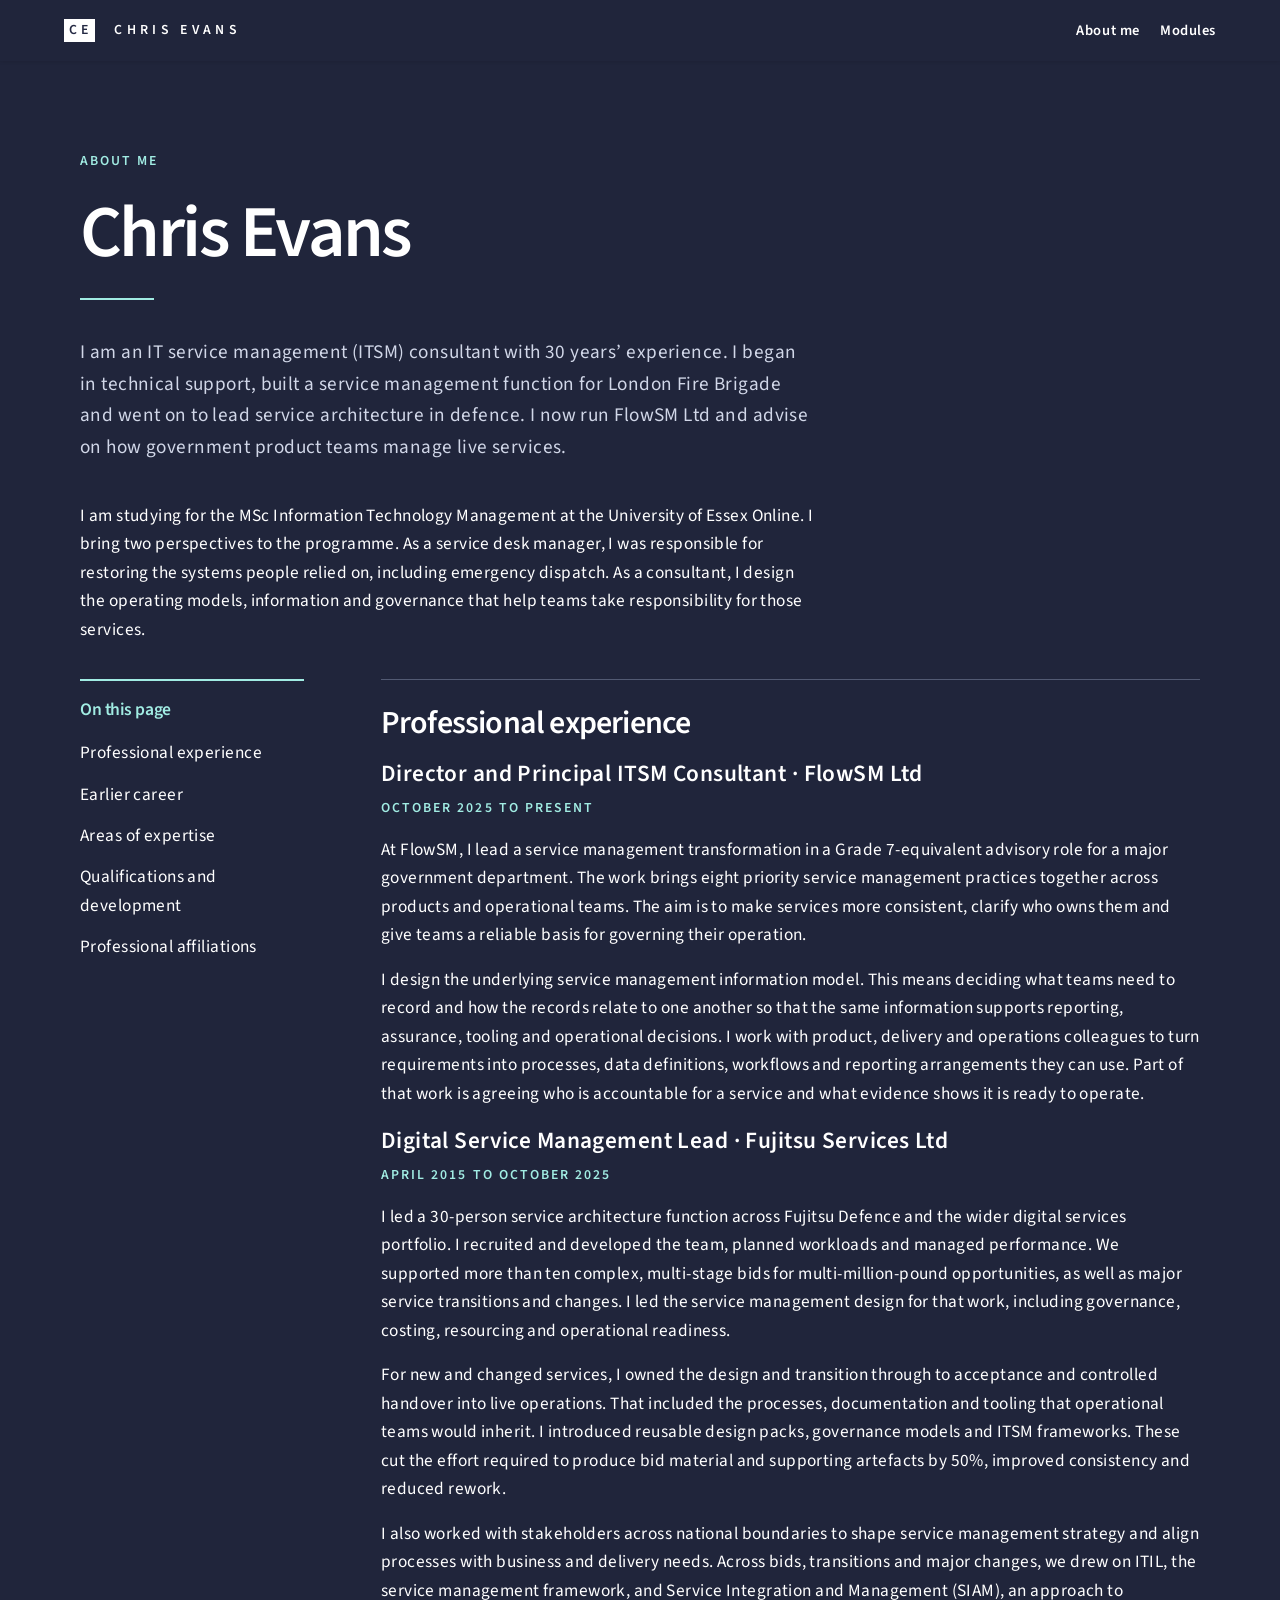
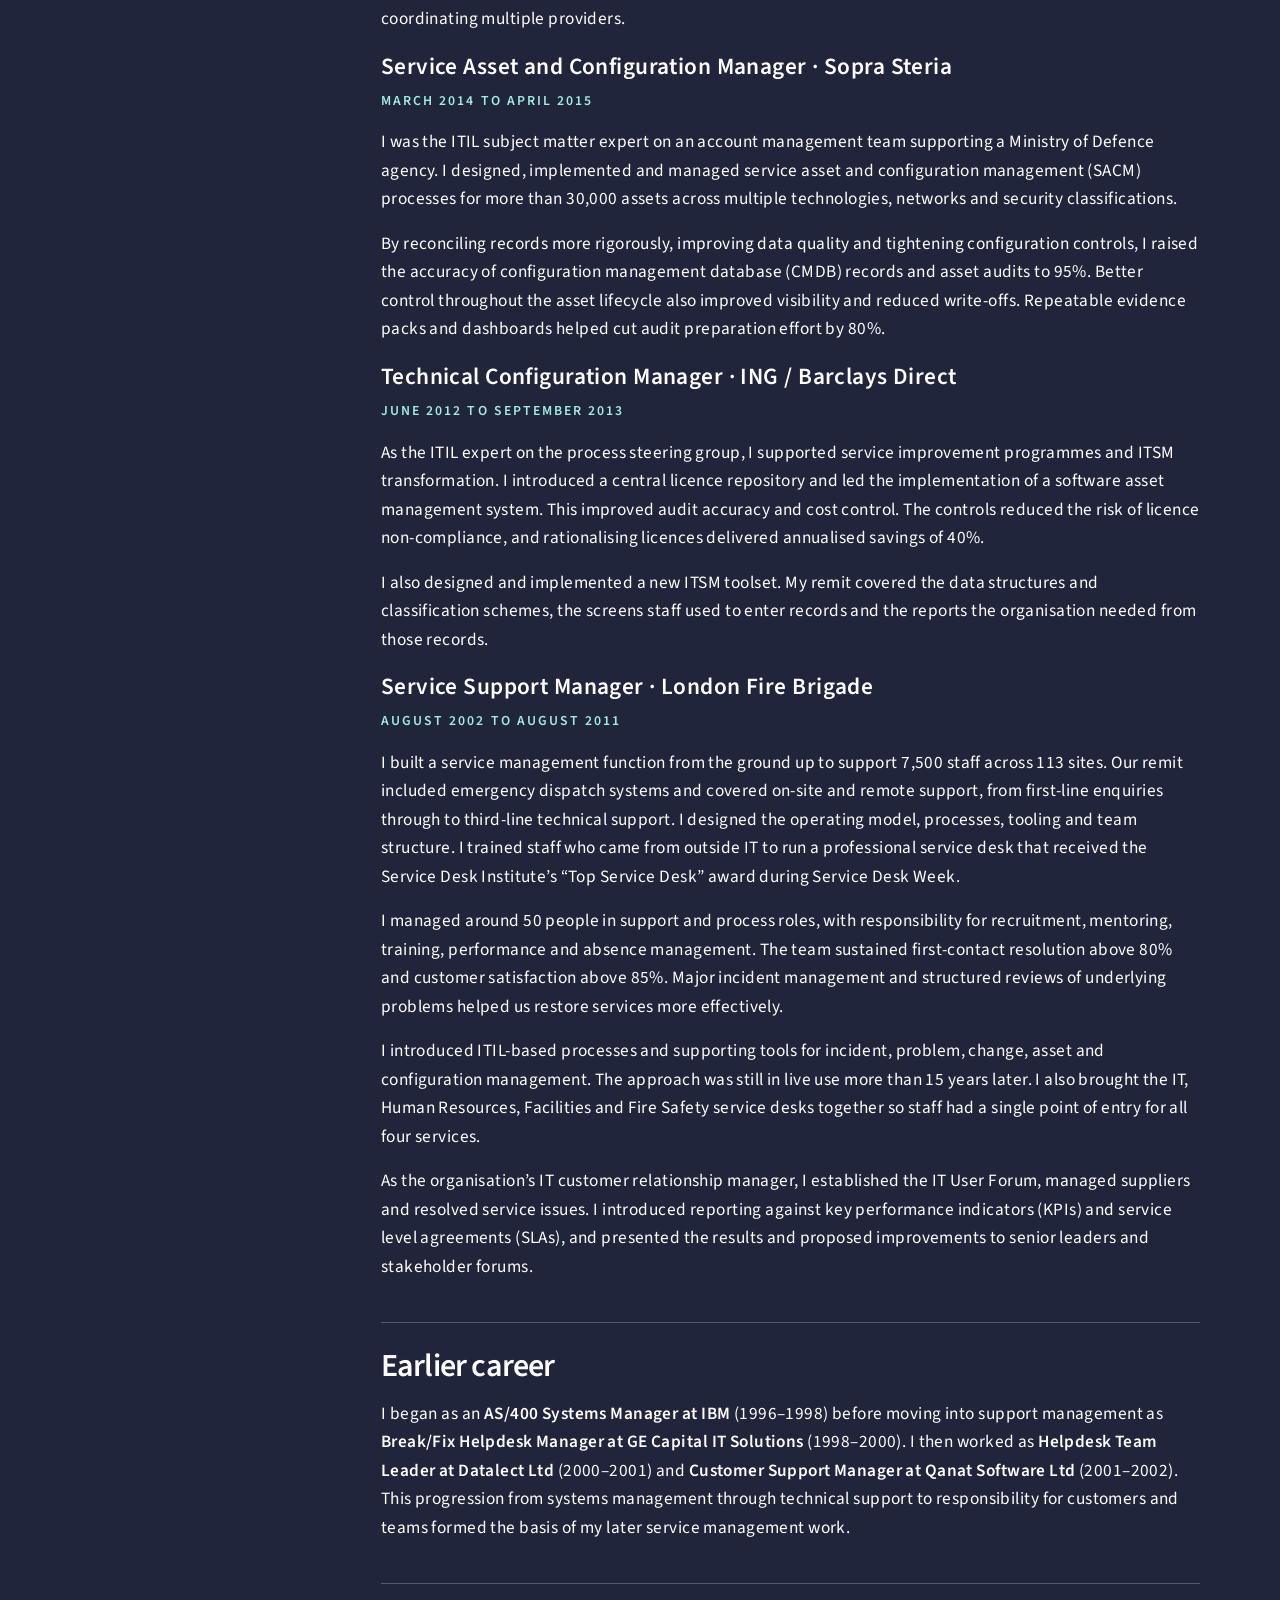
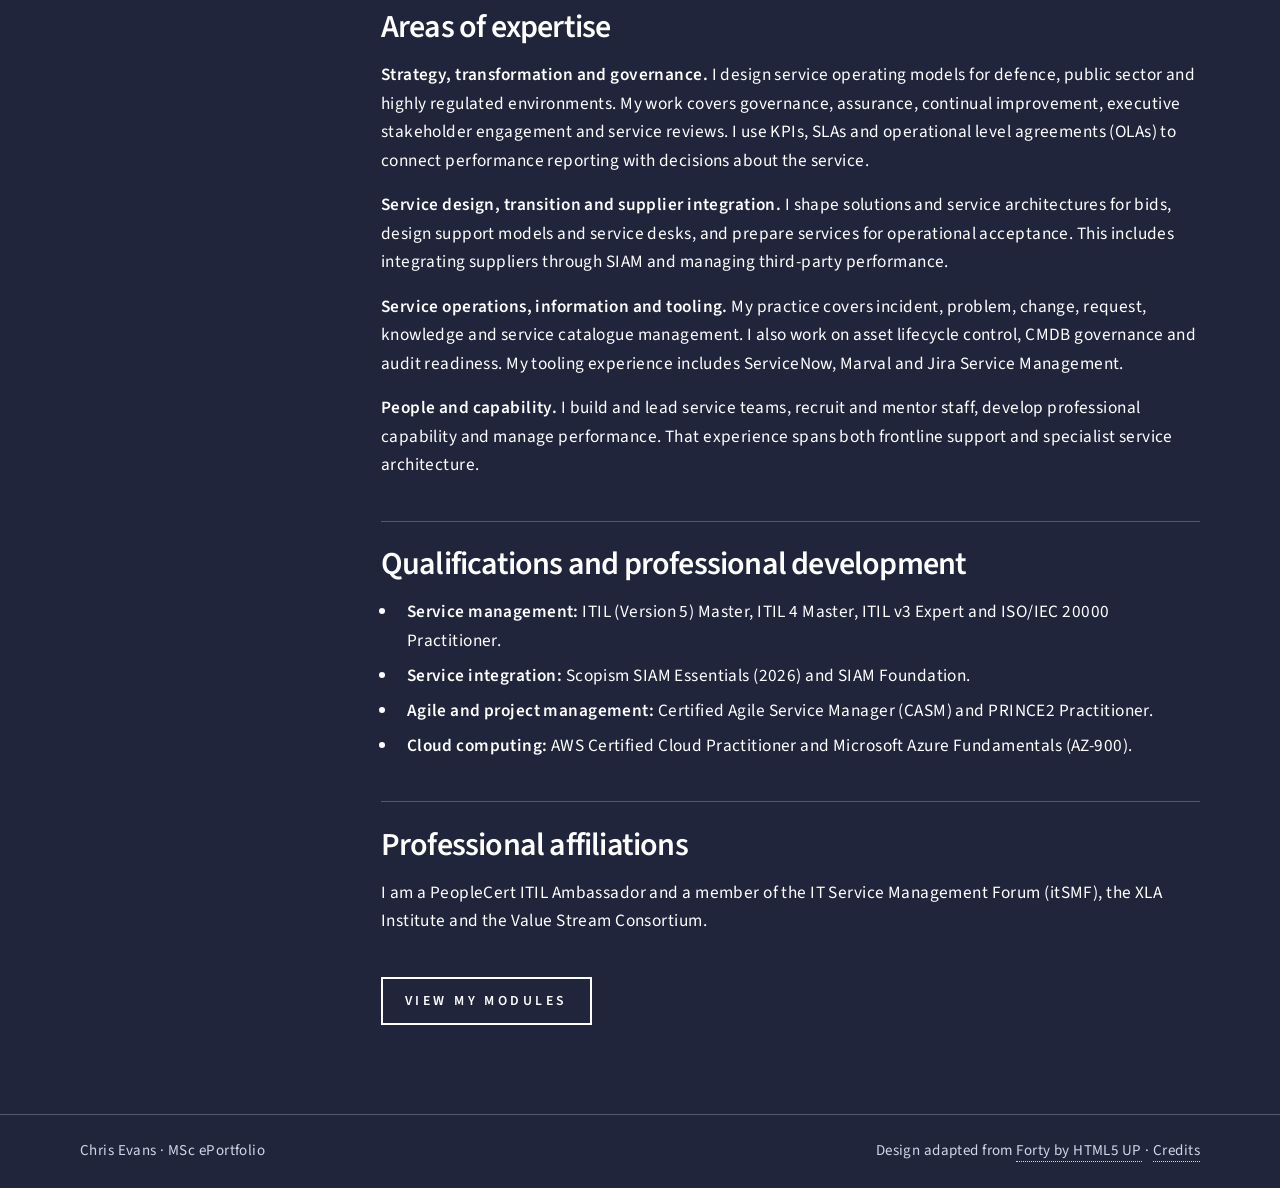
==== commit d71e9edd: "Expand the About Me page with career history, qualifications and professional affiliations" ====
--- a/about.html
+++ b/about.html
@@ -14,7 +14,7 @@
   <header id="header">
     <a class="logo" href="index.html"><strong>CE</strong> <span>Chris Evans</span></a>
     <nav aria-label="Portfolio navigation">
-      <a href="about.html">About me</a>
+      <a href="about.html" aria-current="page">About me</a>
       <a href="modules.html">Modules</a>
     </nav>
   </header>
@@ -22,9 +22,93 @@
     <div class="reading">
       <p class="folio-label">About me</p>
       <header class="major"><h1>Chris Evans</h1></header>
-      <p class="lead">I am an IT service management consultant studying for the MSc Information Technology Management at the University of Essex Online.</p>
-      <p>This portfolio follows my progress through the degree. Each module page brings the learning outcomes together with space for my work, feedback and reflections on how I can use the skills in practice.</p>
-      <a class="button" href="modules.html">View my modules</a>
+      <p class="lead">I am an IT service management (ITSM) consultant with 30 years’ experience. I began in technical support, built a service management function for London Fire Brigade and went on to lead service architecture in defence. I now run FlowSM Ltd and advise on how government product teams manage live services.</p>
+      <p>I am studying for the MSc Information Technology Management at the University of Essex Online. I bring two perspectives to the programme. As a service desk manager, I was responsible for restoring the systems people relied on, including emergency dispatch. As a consultant, I design the operating models, information and governance that help teams take responsibility for those services.</p>
+
+      <div class="module-layout">
+        <nav class="on-page" aria-label="On this page">
+          <h2>On this page</h2>
+          <ul>
+            <li><a href="#experience">Professional experience</a></li>
+            <li><a href="#early-career">Earlier career</a></li>
+            <li><a href="#expertise">Areas of expertise</a></li>
+            <li><a href="#qualifications">Qualifications and development</a></li>
+            <li><a href="#affiliations">Professional affiliations</a></li>
+          </ul>
+        </nav>
+        <div class="sections">
+          <section id="experience" aria-labelledby="experience-title">
+            <h2 id="experience-title">Professional experience</h2>
+
+            <article aria-labelledby="flowsm">
+              <h3 id="flowsm">Director and Principal ITSM Consultant · FlowSM Ltd</h3>
+              <p class="meta"><time datetime="2025-10">October 2025</time> to present</p>
+              <p>At FlowSM, I lead a service management transformation in a Grade 7-equivalent advisory role for a major government department. The work brings eight priority service management practices together across products and operational teams. The aim is to make services more consistent, clarify who owns them and give teams a reliable basis for governing their operation.</p>
+              <p>I design the underlying service management information model. This means deciding what teams need to record and how the records relate to one another so that the same information supports reporting, assurance, tooling and operational decisions. I work with product, delivery and operations colleagues to turn requirements into processes, data definitions, workflows and reporting arrangements they can use. Part of that work is agreeing who is accountable for a service and what evidence shows it is ready to operate.</p>
+            </article>
+
+            <article aria-labelledby="fujitsu">
+              <h3 id="fujitsu">Digital Service Management Lead · Fujitsu Services Ltd</h3>
+              <p class="meta"><time datetime="2015-04">April 2015</time> to <time datetime="2025-10">October 2025</time></p>
+              <p>I led a 30-person service architecture function across Fujitsu Defence and the wider digital services portfolio. I recruited and developed the team, planned workloads and managed performance. We supported more than ten complex, multi-stage bids for multi-million-pound opportunities, as well as major service transitions and changes. I led the service management design for that work, including governance, costing, resourcing and operational readiness.</p>
+              <p>For new and changed services, I owned the design and transition through to acceptance and controlled handover into live operations. That included the processes, documentation and tooling that operational teams would inherit. I introduced reusable design packs, governance models and ITSM frameworks. These cut the effort required to produce bid material and supporting artefacts by 50%, improved consistency and reduced rework.</p>
+              <p>I also worked with stakeholders across national boundaries to shape service management strategy and align processes with business and delivery needs. Across bids, transitions and major changes, we drew on ITIL, the service management framework, and Service Integration and Management (SIAM), an approach to coordinating multiple providers.</p>
+            </article>
+
+            <article aria-labelledby="sopra">
+              <h3 id="sopra">Service Asset and Configuration Manager · Sopra Steria</h3>
+              <p class="meta"><time datetime="2014-03">March 2014</time> to <time datetime="2015-04">April 2015</time></p>
+              <p>I was the ITIL subject matter expert on an account management team supporting a Ministry of Defence agency. I designed, implemented and managed service asset and configuration management (SACM) processes for more than 30,000 assets across multiple technologies, networks and security classifications.</p>
+              <p>By reconciling records more rigorously, improving data quality and tightening configuration controls, I raised the accuracy of configuration management database (CMDB) records and asset audits to 95%. Better control throughout the asset lifecycle also improved visibility and reduced write-offs. Repeatable evidence packs and dashboards helped cut audit preparation effort by 80%.</p>
+            </article>
+
+            <article aria-labelledby="ing">
+              <h3 id="ing">Technical Configuration Manager · ING / Barclays Direct</h3>
+              <p class="meta"><time datetime="2012-06">June 2012</time> to <time datetime="2013-09">September 2013</time></p>
+              <p>As the ITIL expert on the process steering group, I supported service improvement programmes and ITSM transformation. I introduced a central licence repository and led the implementation of a software asset management system. This improved audit accuracy and cost control. The controls reduced the risk of licence non-compliance, and rationalising licences delivered annualised savings of 40%.</p>
+              <p>I also designed and implemented a new ITSM toolset. My remit covered the data structures and classification schemes, the screens staff used to enter records and the reports the organisation needed from those records.</p>
+            </article>
+
+            <article aria-labelledby="brigade">
+              <h3 id="brigade">Service Support Manager · London Fire Brigade</h3>
+              <p class="meta"><time datetime="2002-08">August 2002</time> to <time datetime="2011-08">August 2011</time></p>
+              <p>I built a service management function from the ground up to support 7,500 staff across 113 sites. Our remit included emergency dispatch systems and covered on-site and remote support, from first-line enquiries through to third-line technical support. I designed the operating model, processes, tooling and team structure. I trained staff who came from outside IT to run a professional service desk that received the Service Desk Institute’s “Top Service Desk” award during Service Desk Week.</p>
+              <p>I managed around 50 people in support and process roles, with responsibility for recruitment, mentoring, training, performance and absence management. The team sustained first-contact resolution above 80% and customer satisfaction above 85%. Major incident management and structured reviews of underlying problems helped us restore services more effectively.</p>
+              <p>I introduced ITIL-based processes and supporting tools for incident, problem, change, asset and configuration management. The approach was still in live use more than 15 years later. I also brought the IT, Human Resources, Facilities and Fire Safety service desks together so staff had a single point of entry for all four services.</p>
+              <p>As the organisation’s IT customer relationship manager, I established the IT User Forum, managed suppliers and resolved service issues. I introduced reporting against key performance indicators (KPIs) and service level agreements (SLAs), and presented the results and proposed improvements to senior leaders and stakeholder forums.</p>
+            </article>
+          </section>
+
+          <section id="early-career" aria-labelledby="early-title">
+            <h2 id="early-title">Earlier career</h2>
+            <p>I began as an <strong>AS/400 Systems Manager at IBM</strong> (1996–1998) before moving into support management as <strong>Break/Fix Helpdesk Manager at GE Capital IT Solutions</strong> (1998–2000). I then worked as <strong>Helpdesk Team Leader at Datalect Ltd</strong> (2000–2001) and <strong>Customer Support Manager at Qanat Software Ltd</strong> (2001–2002). This progression from systems management through technical support to responsibility for customers and teams formed the basis of my later service management work.</p>
+          </section>
+
+          <section id="expertise" aria-labelledby="expertise-title">
+            <h2 id="expertise-title">Areas of expertise</h2>
+            <p><strong>Strategy, transformation and governance.</strong> I design service operating models for defence, public sector and highly regulated environments. My work covers governance, assurance, continual improvement, executive stakeholder engagement and service reviews. I use KPIs, SLAs and operational level agreements (OLAs) to connect performance reporting with decisions about the service.</p>
+            <p><strong>Service design, transition and supplier integration.</strong> I shape solutions and service architectures for bids, design support models and service desks, and prepare services for operational acceptance. This includes integrating suppliers through SIAM and managing third-party performance.</p>
+            <p><strong>Service operations, information and tooling.</strong> My practice covers incident, problem, change, request, knowledge and service catalogue management. I also work on asset lifecycle control, CMDB governance and audit readiness. My tooling experience includes ServiceNow, Marval and Jira Service Management.</p>
+            <p><strong>People and capability.</strong> I build and lead service teams, recruit and mentor staff, develop professional capability and manage performance. That experience spans both frontline support and specialist service architecture.</p>
+          </section>
+
+          <section id="qualifications" aria-labelledby="qualifications-title">
+            <h2 id="qualifications-title">Qualifications and professional development</h2>
+            <ul>
+              <li><strong>Service management:</strong> ITIL (Version 5) Master, ITIL 4 Master, ITIL v3 Expert and ISO/IEC 20000 Practitioner.</li>
+              <li><strong>Service integration:</strong> Scopism SIAM Essentials (2026) and SIAM Foundation.</li>
+              <li><strong>Agile and project management:</strong> Certified Agile Service Manager (CASM) and PRINCE2 Practitioner.</li>
+              <li><strong>Cloud computing:</strong> AWS Certified Cloud Practitioner and Microsoft Azure Fundamentals (AZ-900).</li>
+            </ul>
+          </section>
+
+          <section id="affiliations" aria-labelledby="affiliations-title">
+            <h2 id="affiliations-title">Professional affiliations</h2>
+            <p>I am a PeopleCert ITIL Ambassador and a member of the IT Service Management Forum (itSMF), the XLA Institute and the Value Stream Consortium.</p>
+          </section>
+          <a class="button" href="modules.html">View my modules</a>
+        </div>
+      </div>
     </div>
   </main>
   <footer id="footer"><div class="footer-inner">
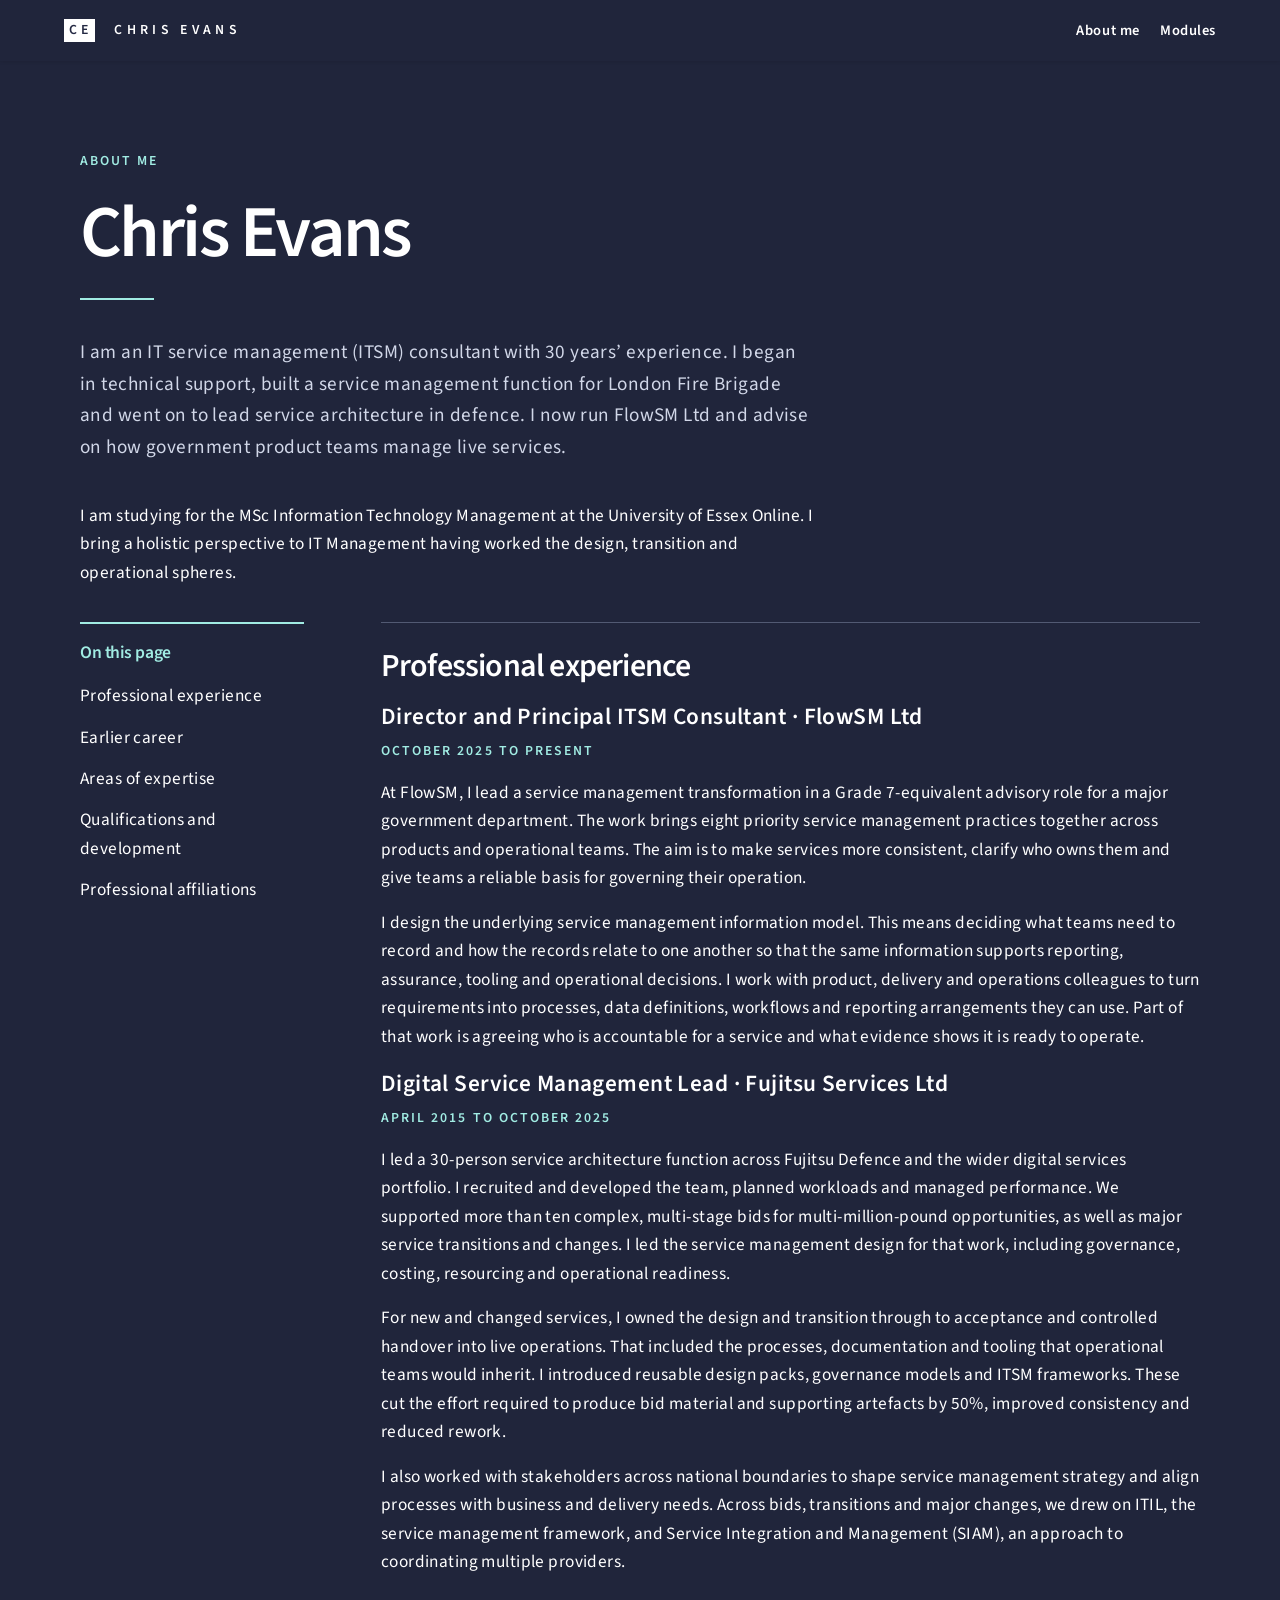
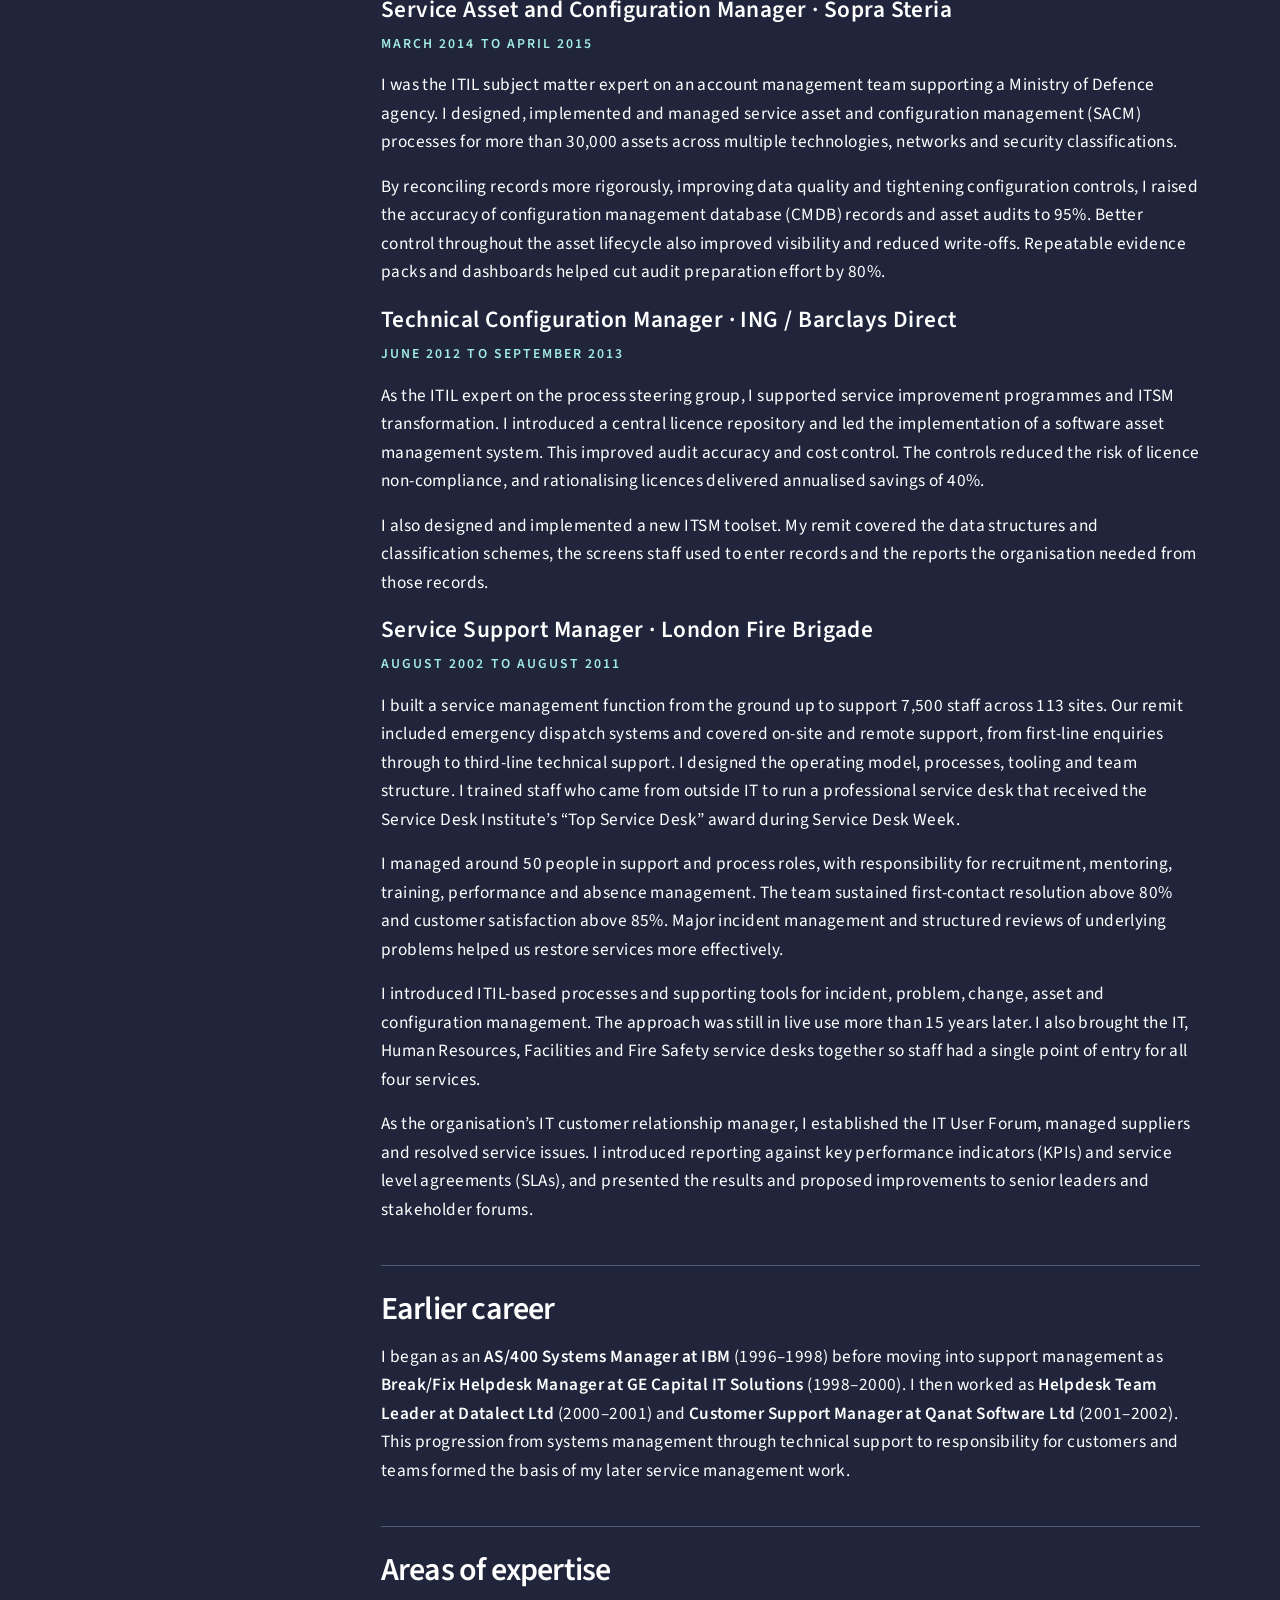
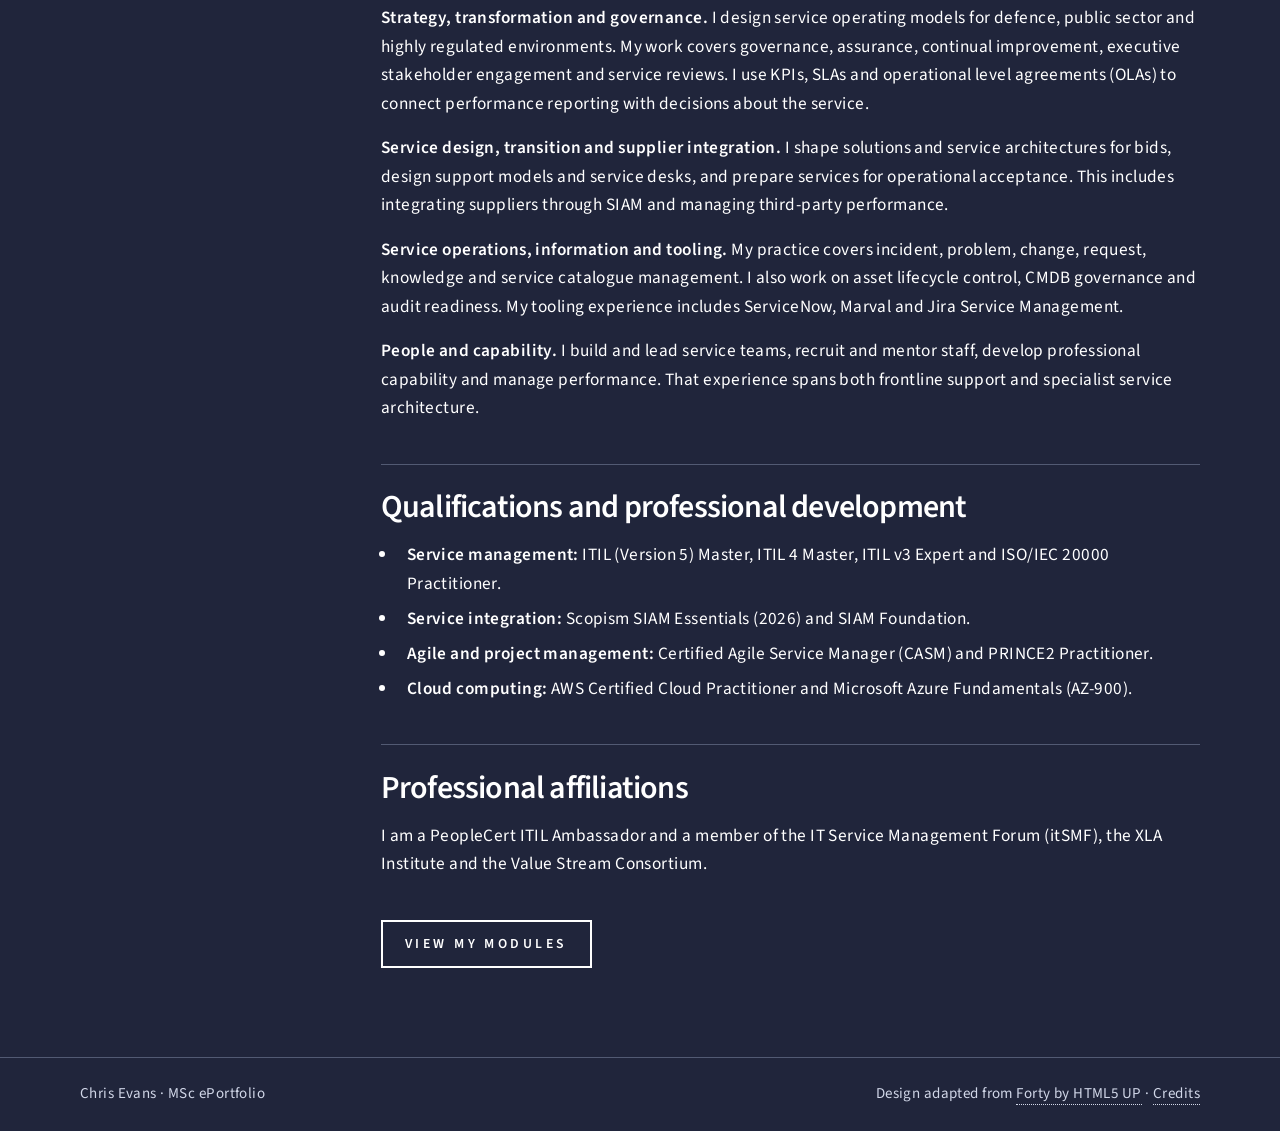
==== commit d9f45aea: "Update about.html" ====
--- a/about.html
+++ b/about.html
@@ -23,7 +23,7 @@
       <p class="folio-label">About me</p>
       <header class="major"><h1>Chris Evans</h1></header>
       <p class="lead">I am an IT service management (ITSM) consultant with 30 years’ experience. I began in technical support, built a service management function for London Fire Brigade and went on to lead service architecture in defence. I now run FlowSM Ltd and advise on how government product teams manage live services.</p>
-      <p>I am studying for the MSc Information Technology Management at the University of Essex Online. I bring two perspectives to the programme. As a service desk manager, I was responsible for restoring the systems people relied on, including emergency dispatch. As a consultant, I design the operating models, information and governance that help teams take responsibility for those services.</p>
+      <p>I am studying for the MSc Information Technology Management at the University of Essex Online. I bring a holistic perspective to IT Management having worked the design, transition and operational spheres.</p>
 
       <div class="module-layout">
         <nav class="on-page" aria-label="On this page">
--- a/assets/css/portfolio.css
+++ b/assets/css/portfolio.css
@@ -57,6 +57,8 @@
 .sections h2, .sections p, .sections ul { margin-bottom: 1rem; }
 .sections li { margin-bottom: .4rem; }
 .sections h3 { margin: 1.25rem 0 .6rem; }
+.brochure-quotation { margin: 0 0 .6rem; padding: .25rem 0 .25rem 1.25rem; border-left: 3px solid var(--rule); font-style: normal; }
+.brochure-quotation > :last-child { margin-bottom: 0; }
 .reference, .footer-inner { font-size: .94rem; color: var(--muted); }
 .entry { background: var(--panel); border-left: 3px solid #a79ac3; padding: 1rem; }
 .scroll-table { overflow-x: auto; }
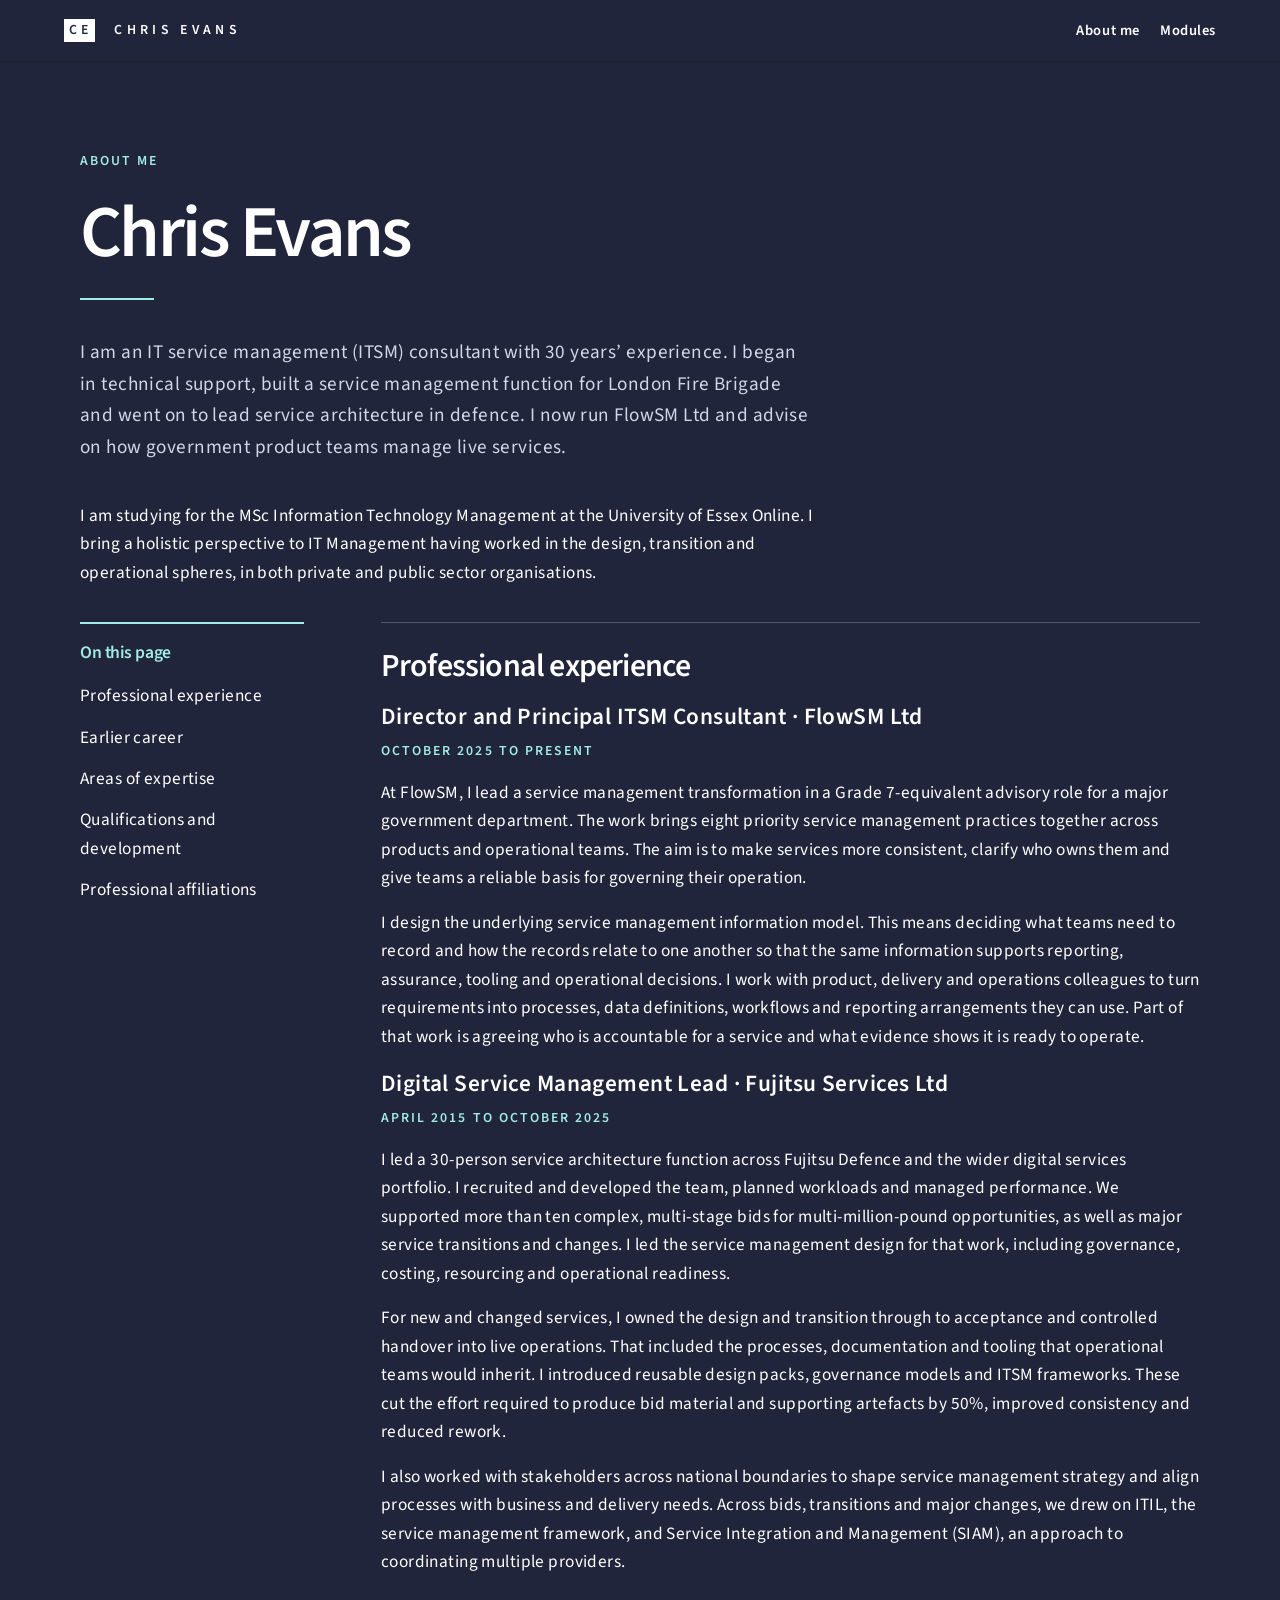
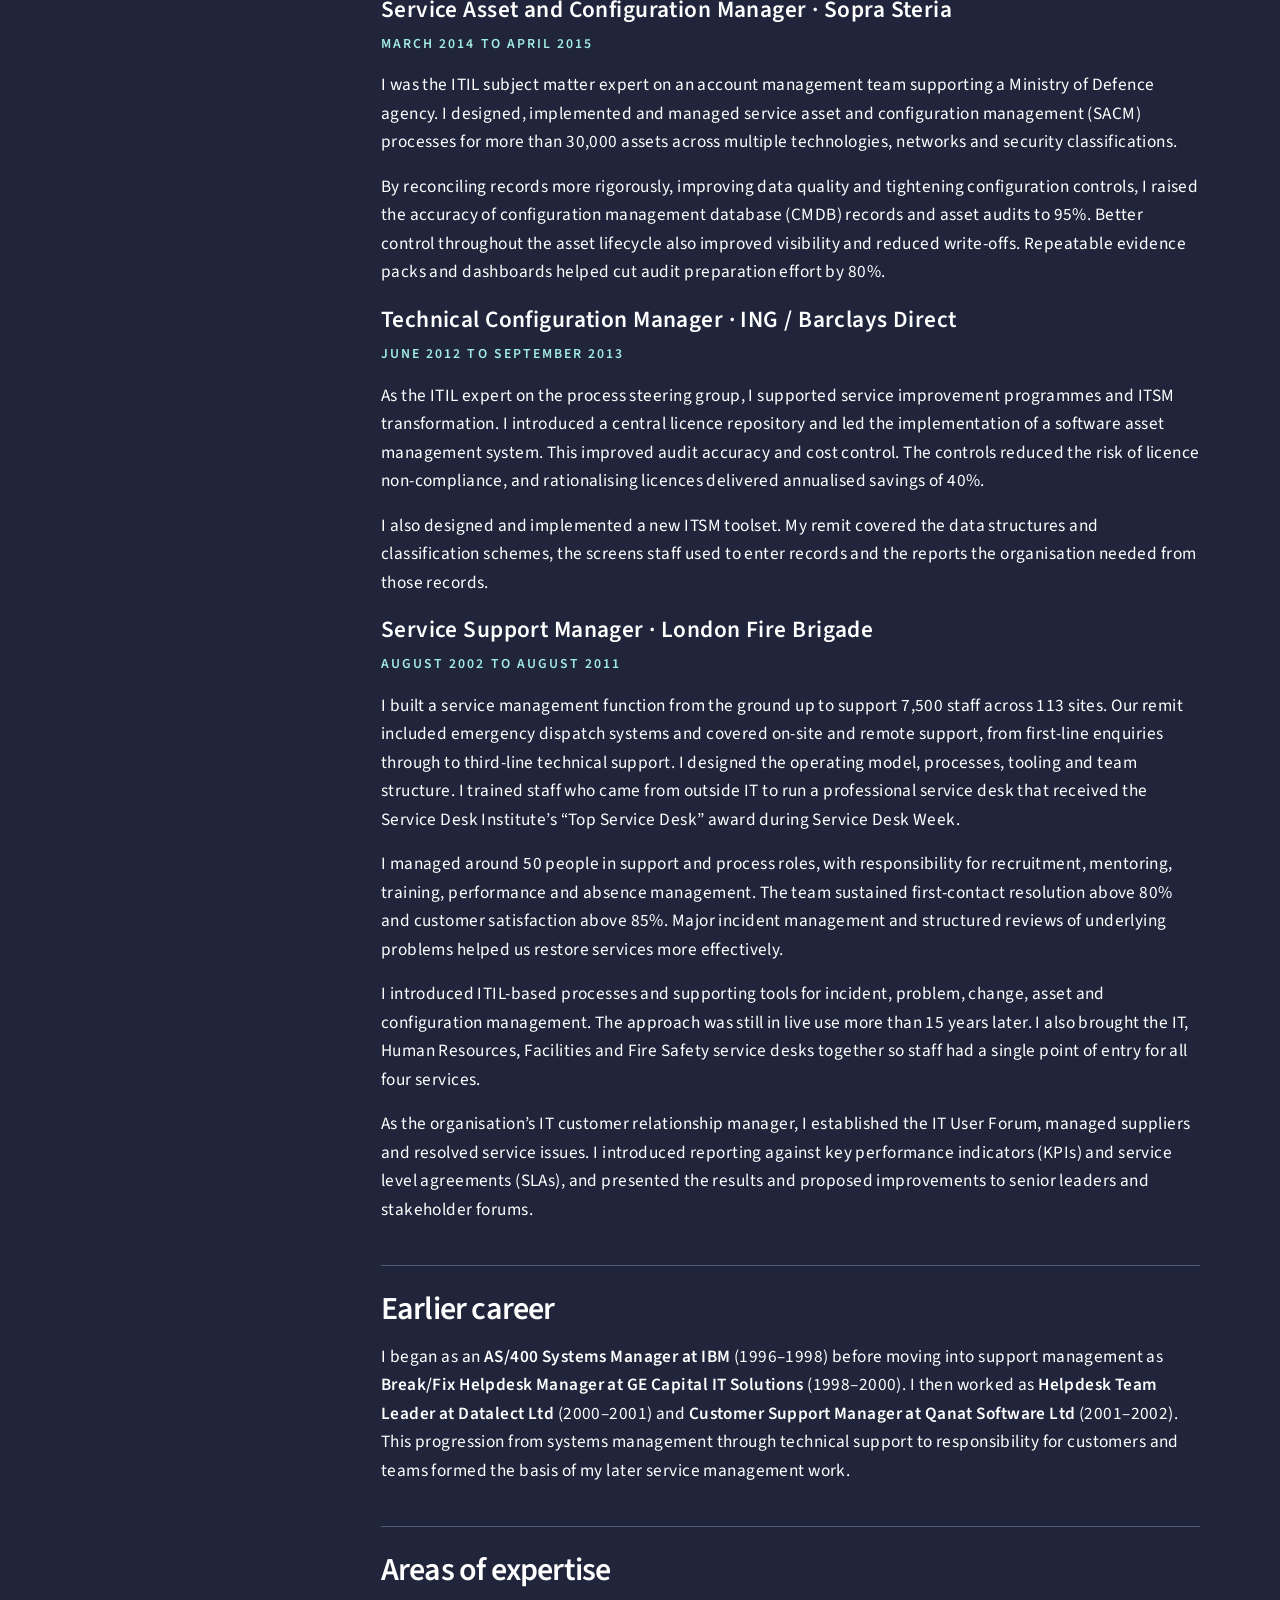
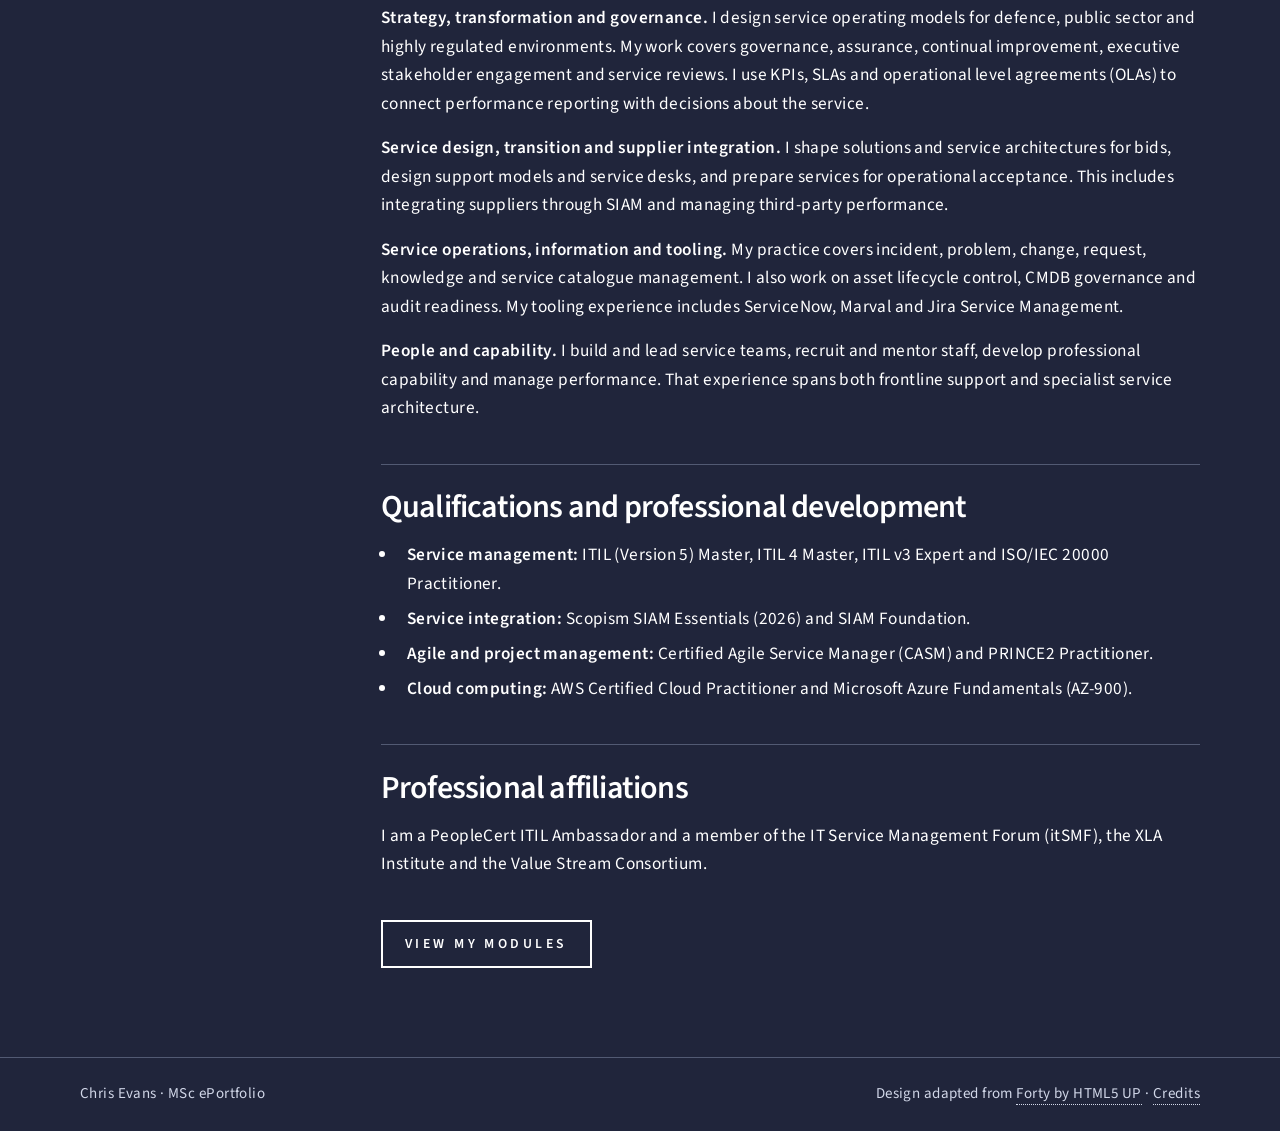
==== commit 0e6e872b: "Enhance about me section with additional context Updated the description to include experience in bo" ====
--- a/about.html
+++ b/about.html
@@ -23,7 +23,7 @@
       <p class="folio-label">About me</p>
       <header class="major"><h1>Chris Evans</h1></header>
       <p class="lead">I am an IT service management (ITSM) consultant with 30 years’ experience. I began in technical support, built a service management function for London Fire Brigade and went on to lead service architecture in defence. I now run FlowSM Ltd and advise on how government product teams manage live services.</p>
-      <p>I am studying for the MSc Information Technology Management at the University of Essex Online. I bring a holistic perspective to IT Management having worked the design, transition and operational spheres.</p>
+      <p>I am studying for the MSc Information Technology Management at the University of Essex Online. I bring a holistic perspective to IT Management having worked in the design, transition and operational spheres, in both private and public sector organisations.</p>
 
       <div class="module-layout">
         <nav class="on-page" aria-label="On this page">
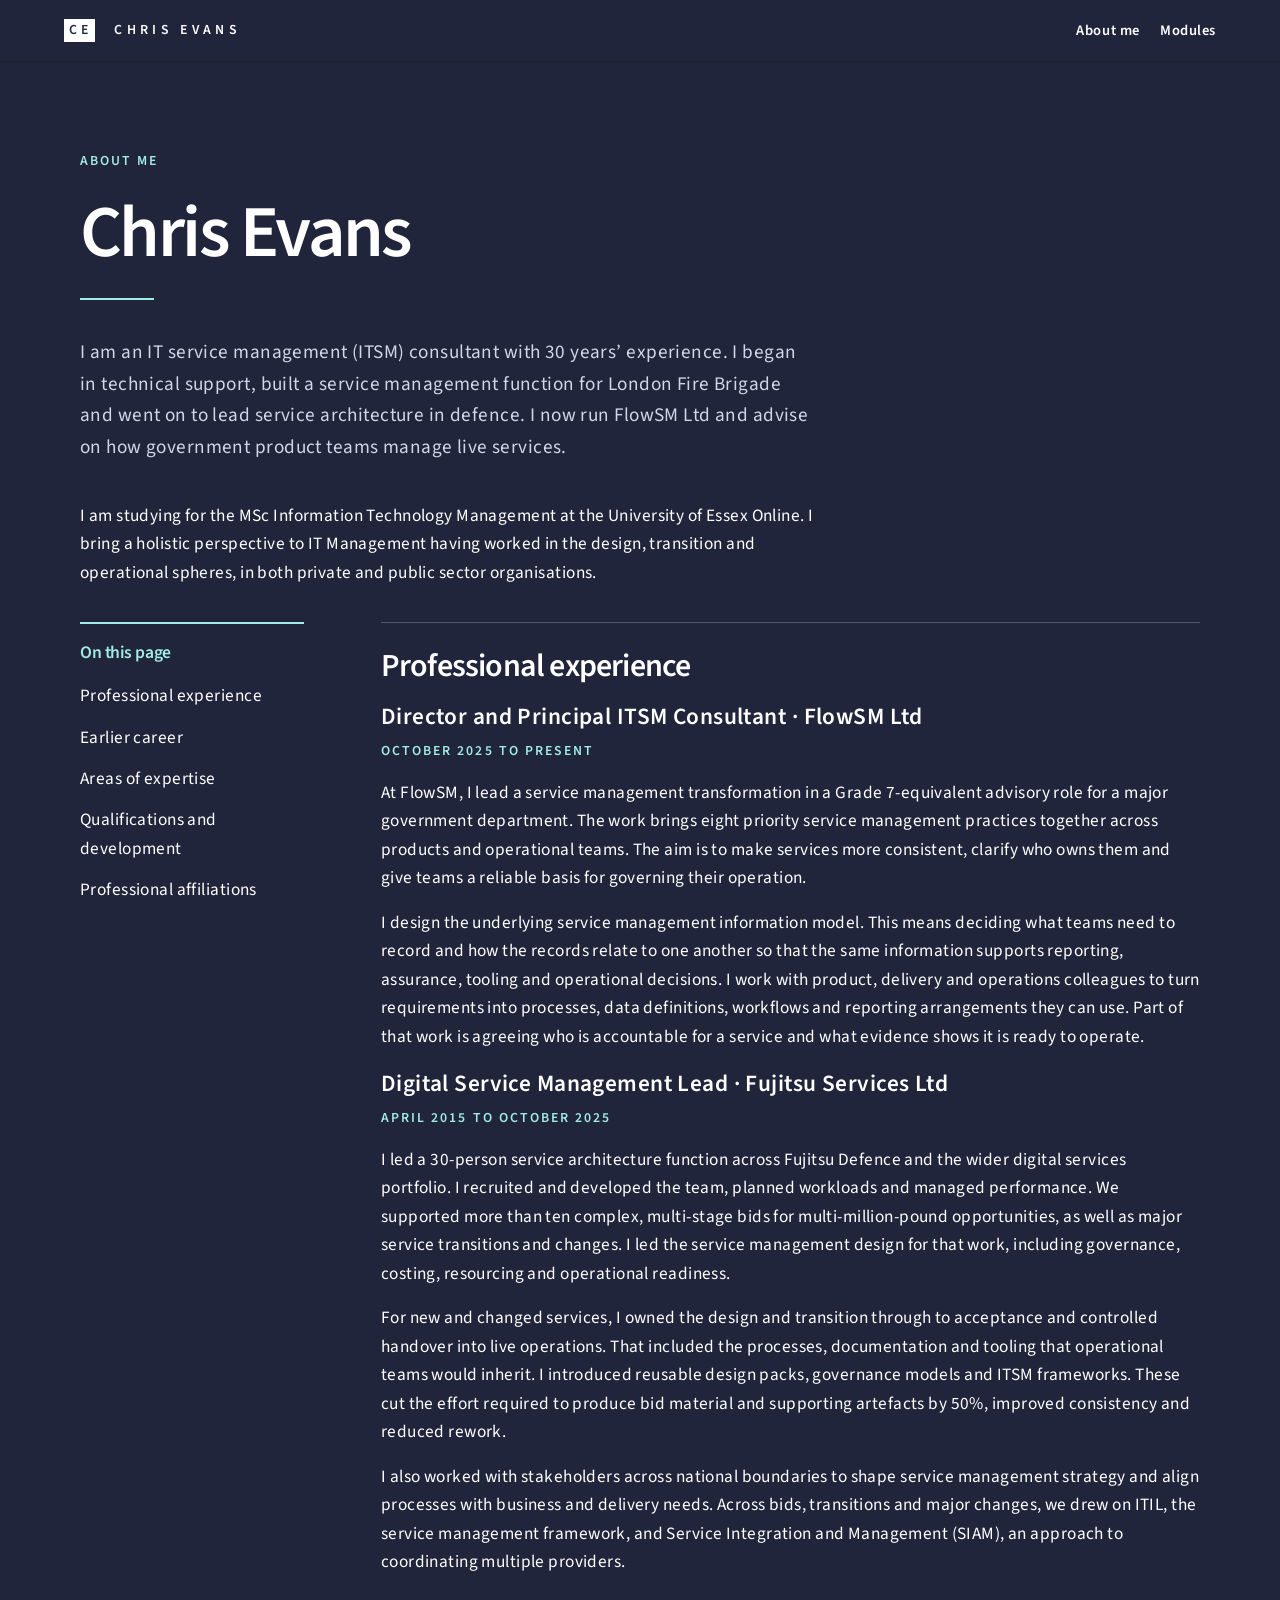
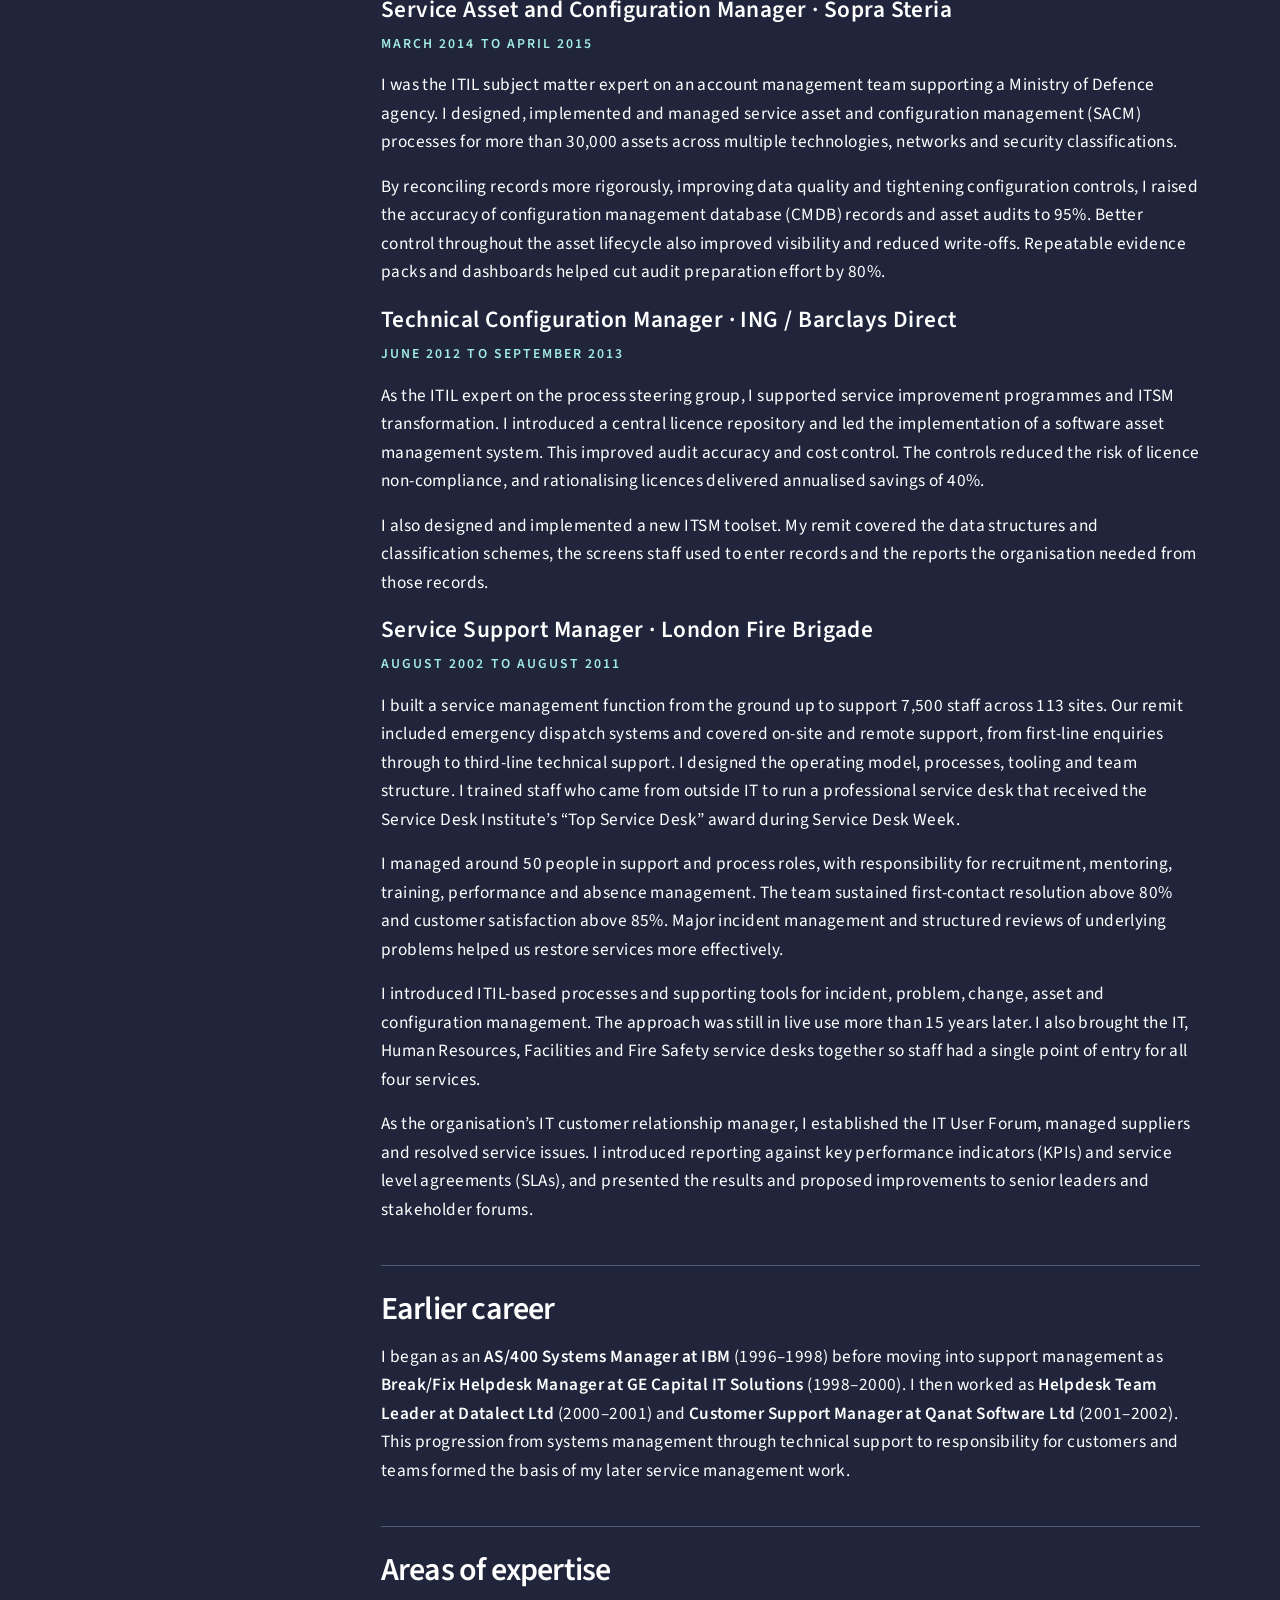
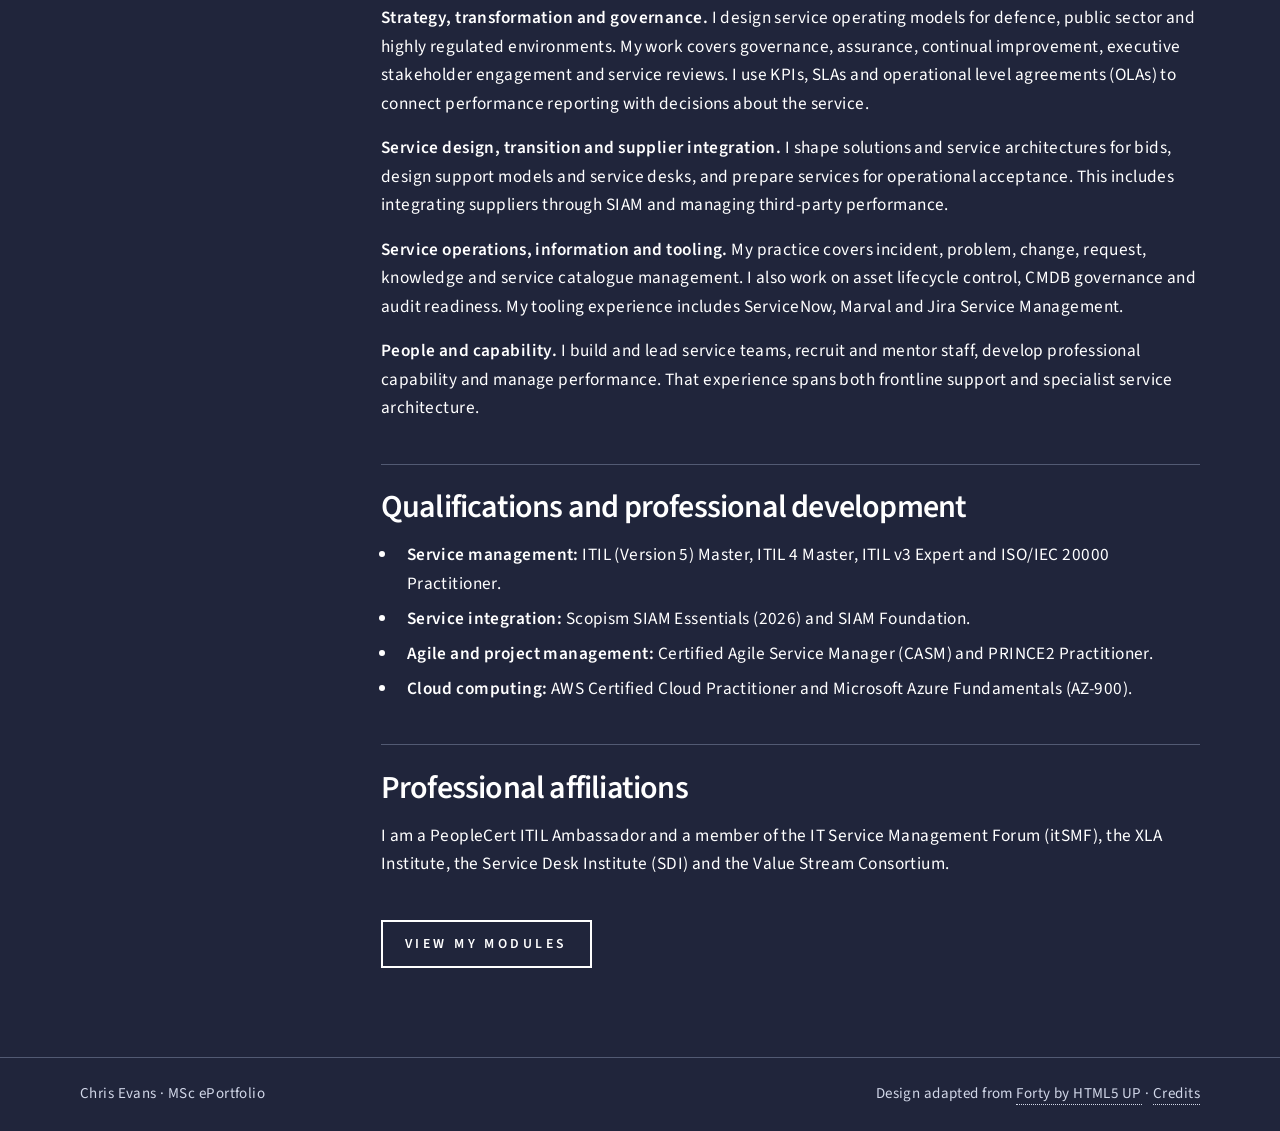
==== commit 1876eeaa: "Add Service Desk Institute membership to affiliations" ====
--- a/about.html
+++ b/about.html
@@ -104,7 +104,7 @@
 
           <section id="affiliations" aria-labelledby="affiliations-title">
             <h2 id="affiliations-title">Professional affiliations</h2>
-            <p>I am a PeopleCert ITIL Ambassador and a member of the IT Service Management Forum (itSMF), the XLA Institute and the Value Stream Consortium.</p>
+            <p>I am a PeopleCert ITIL Ambassador and a member of the IT Service Management Forum (itSMF), the XLA Institute, the Service Desk Institute (SDI) and the Value Stream Consortium.</p>
           </section>
           <a class="button" href="modules.html">View my modules</a>
         </div>
